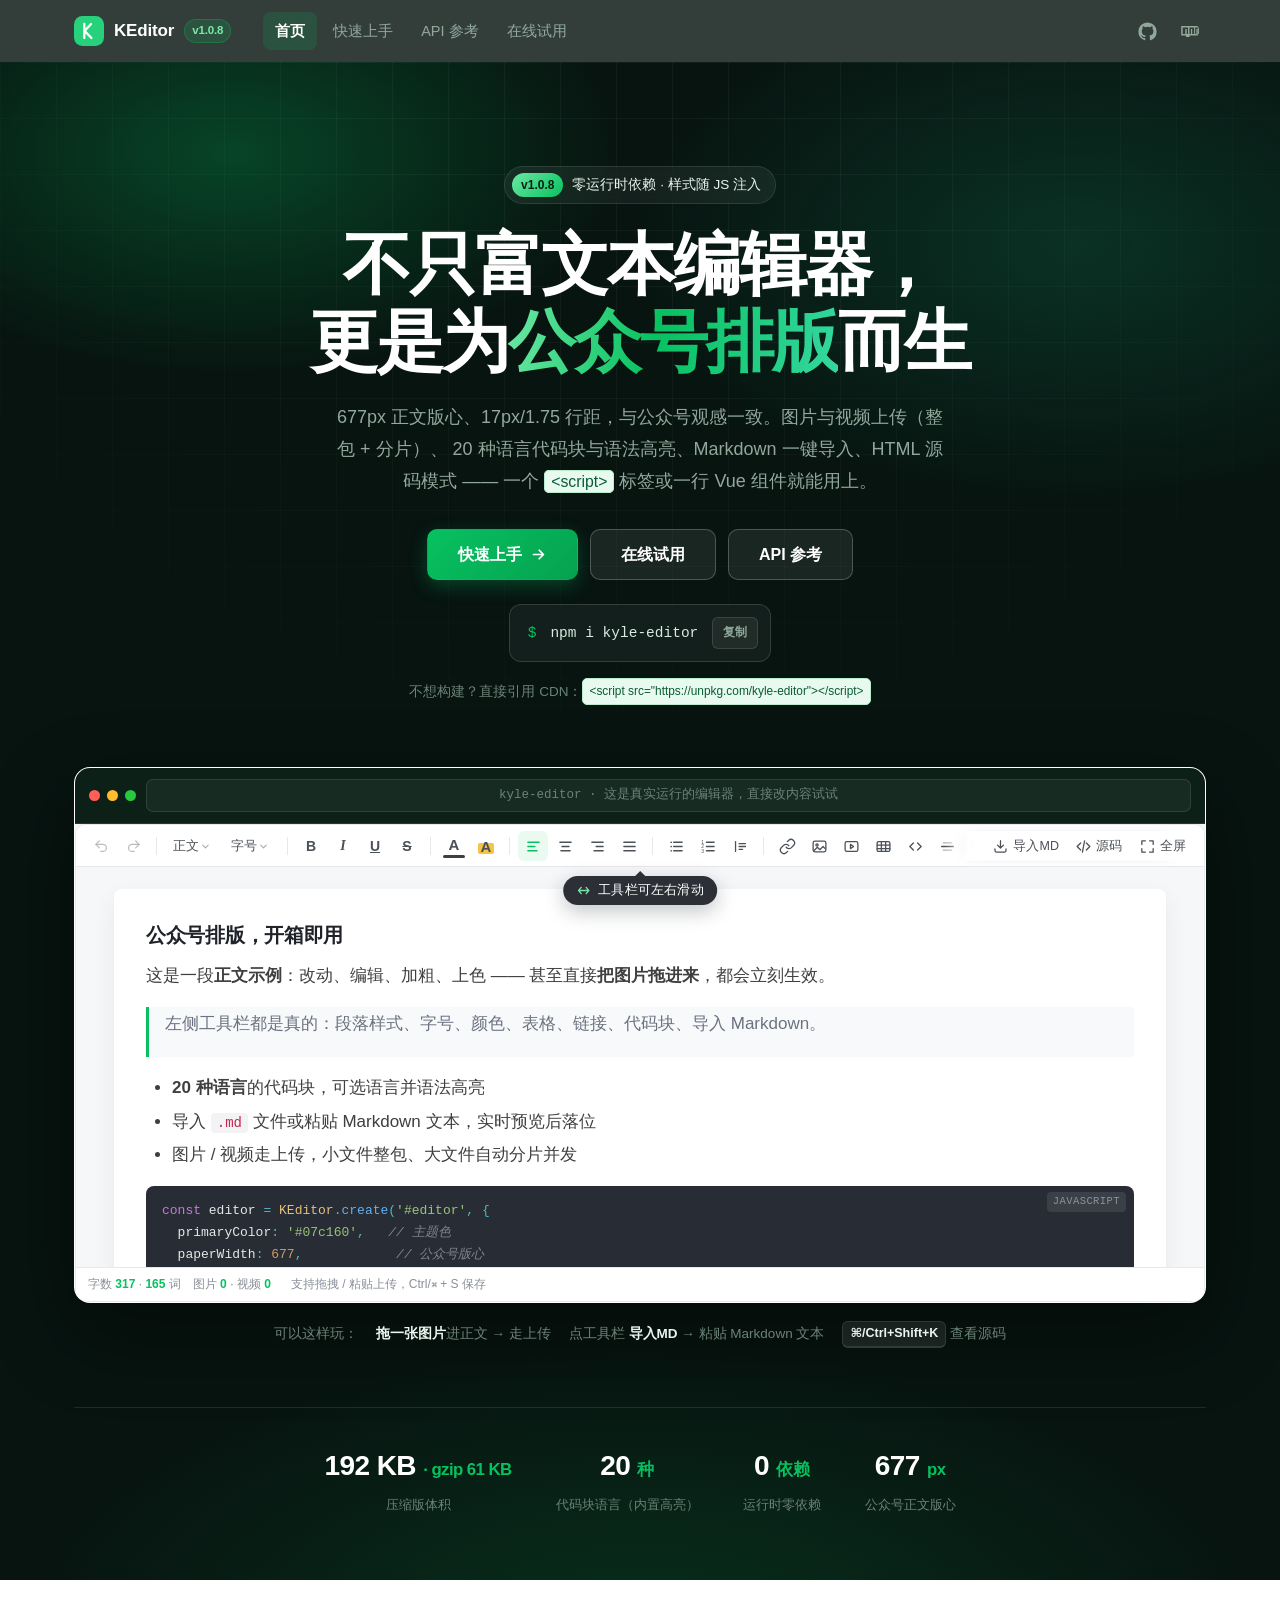
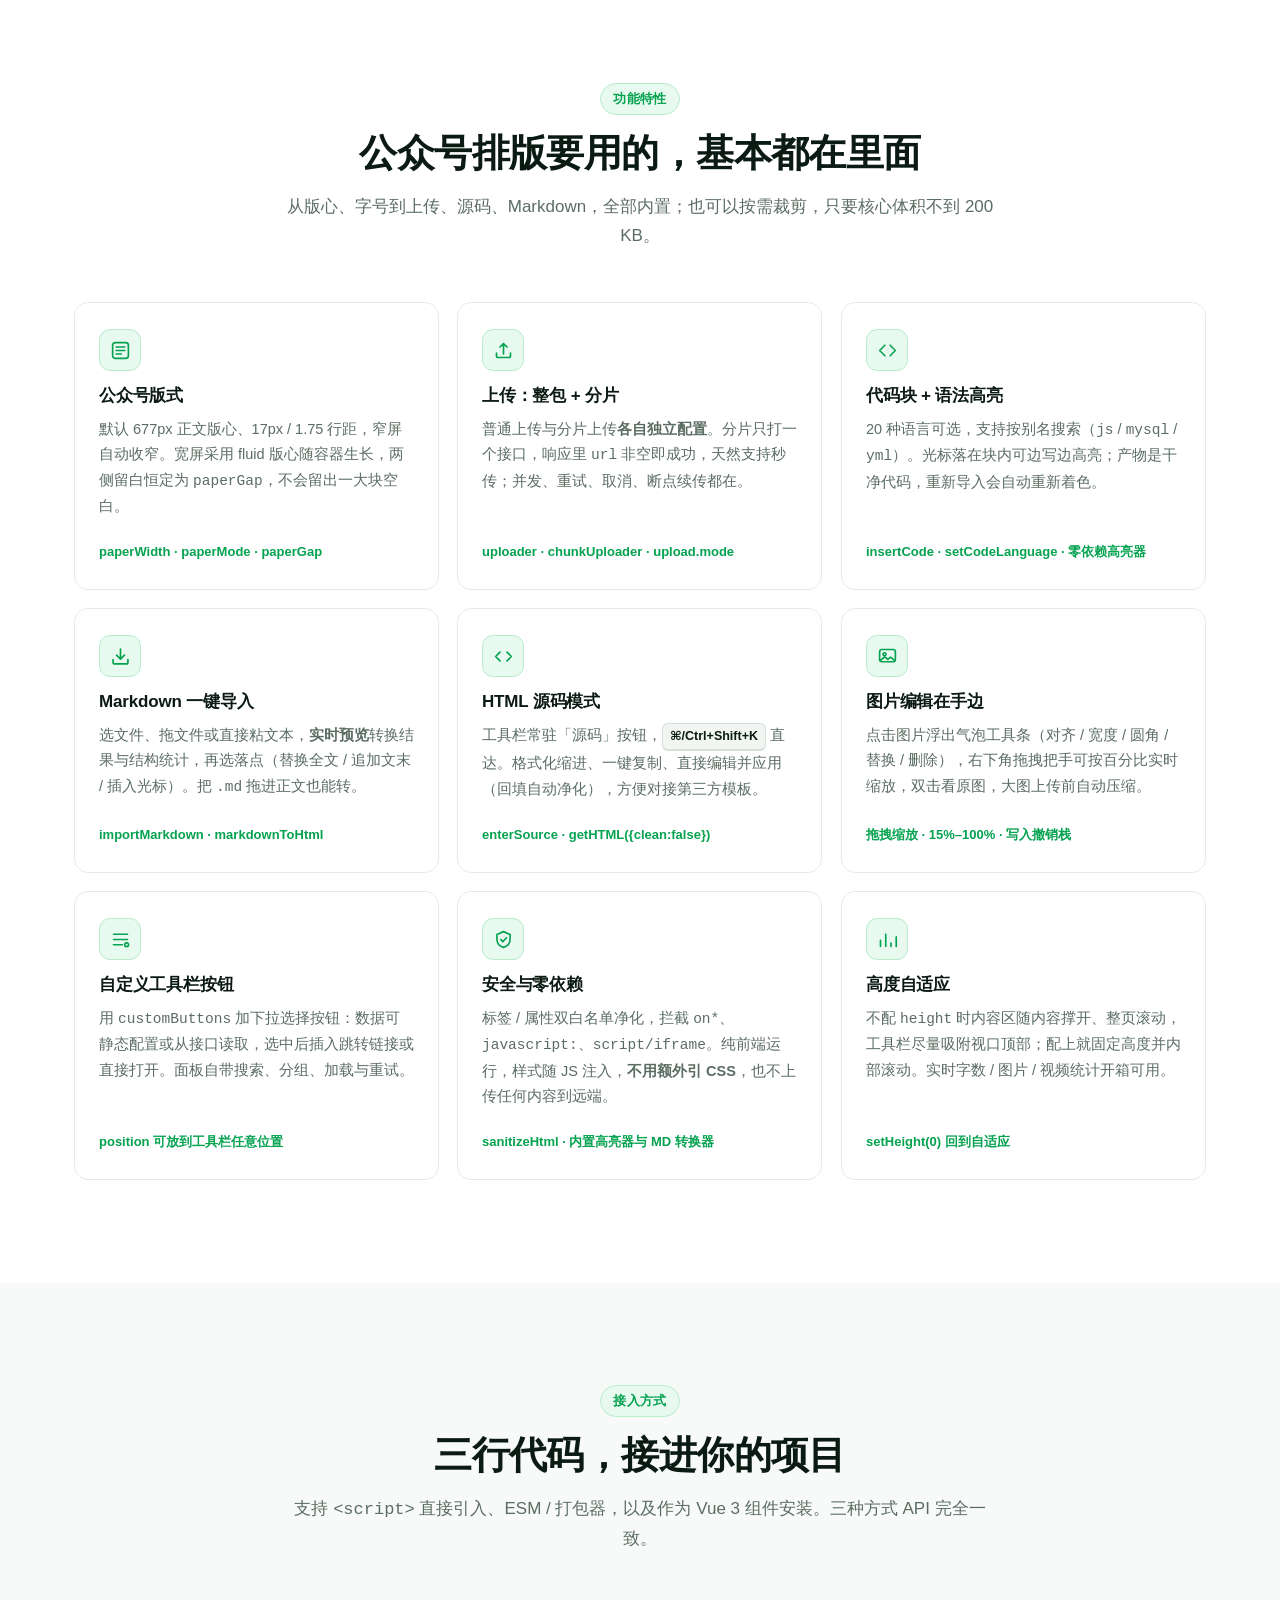
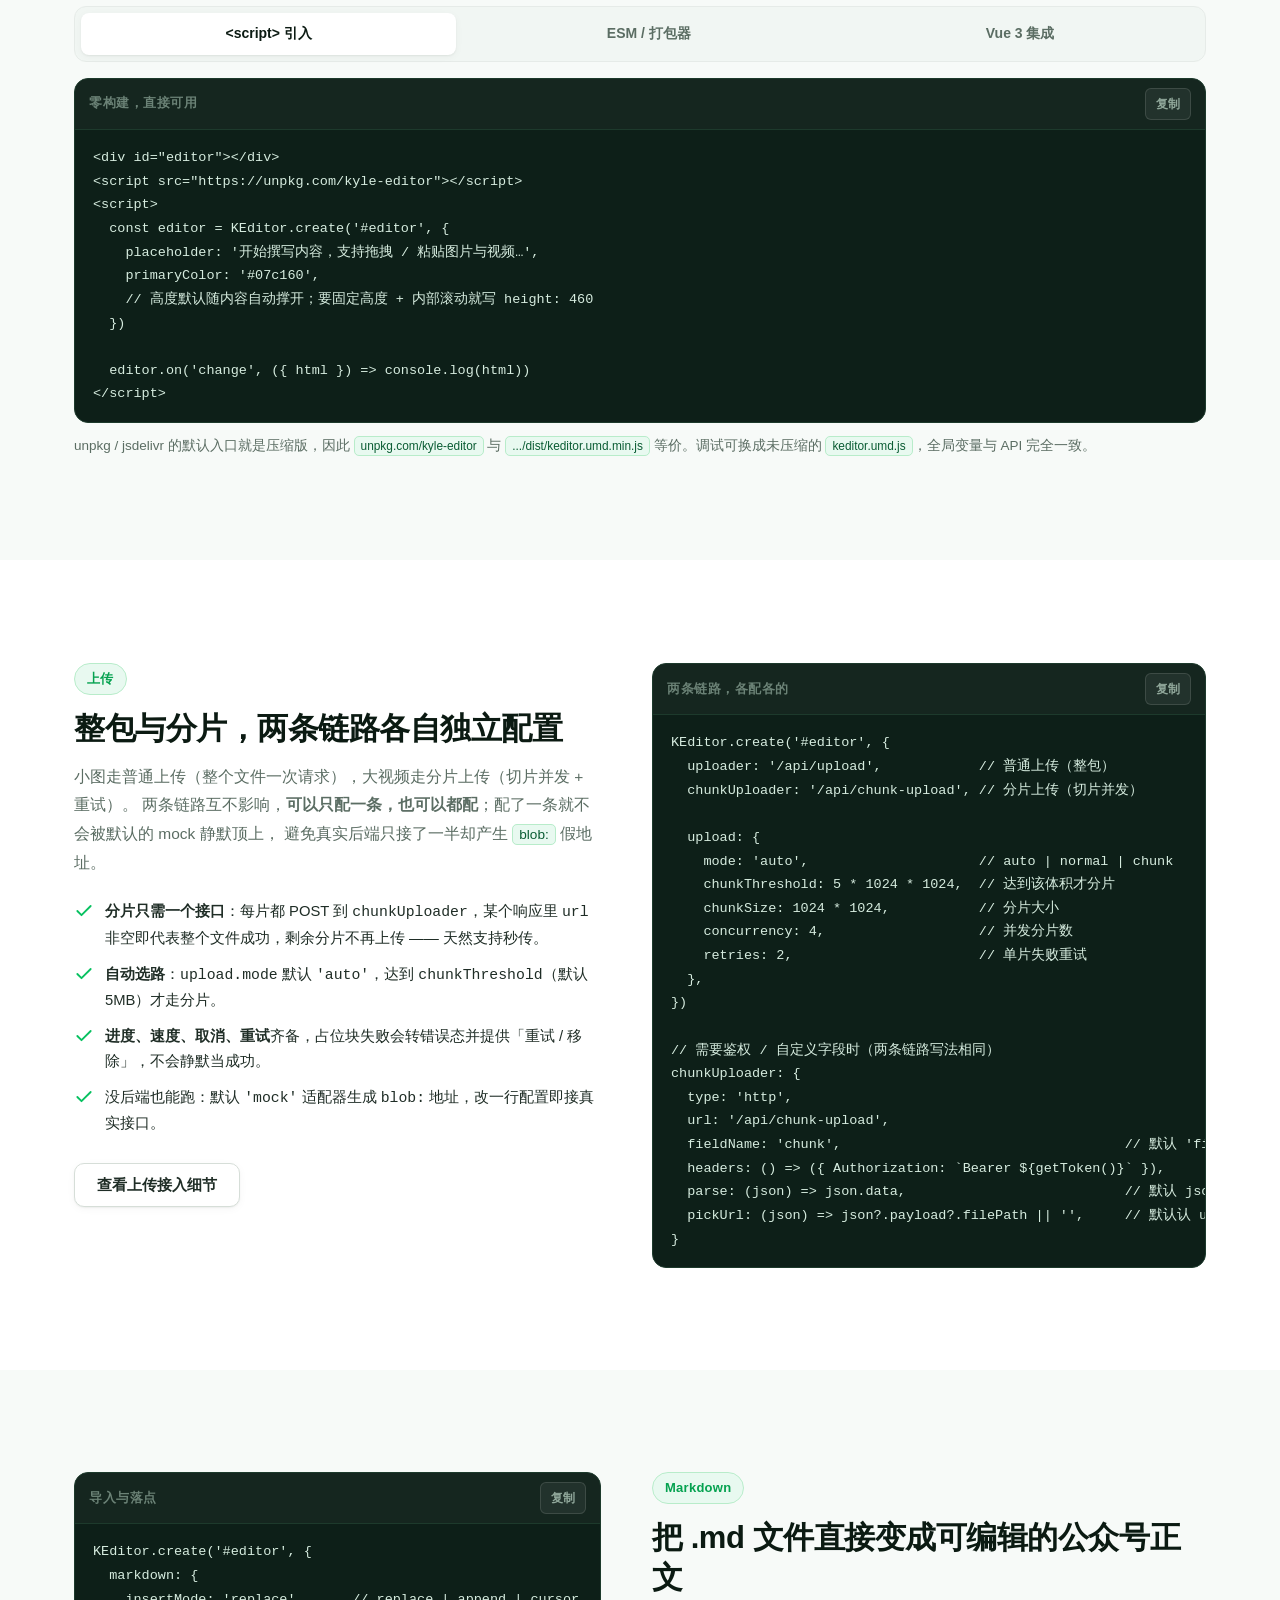
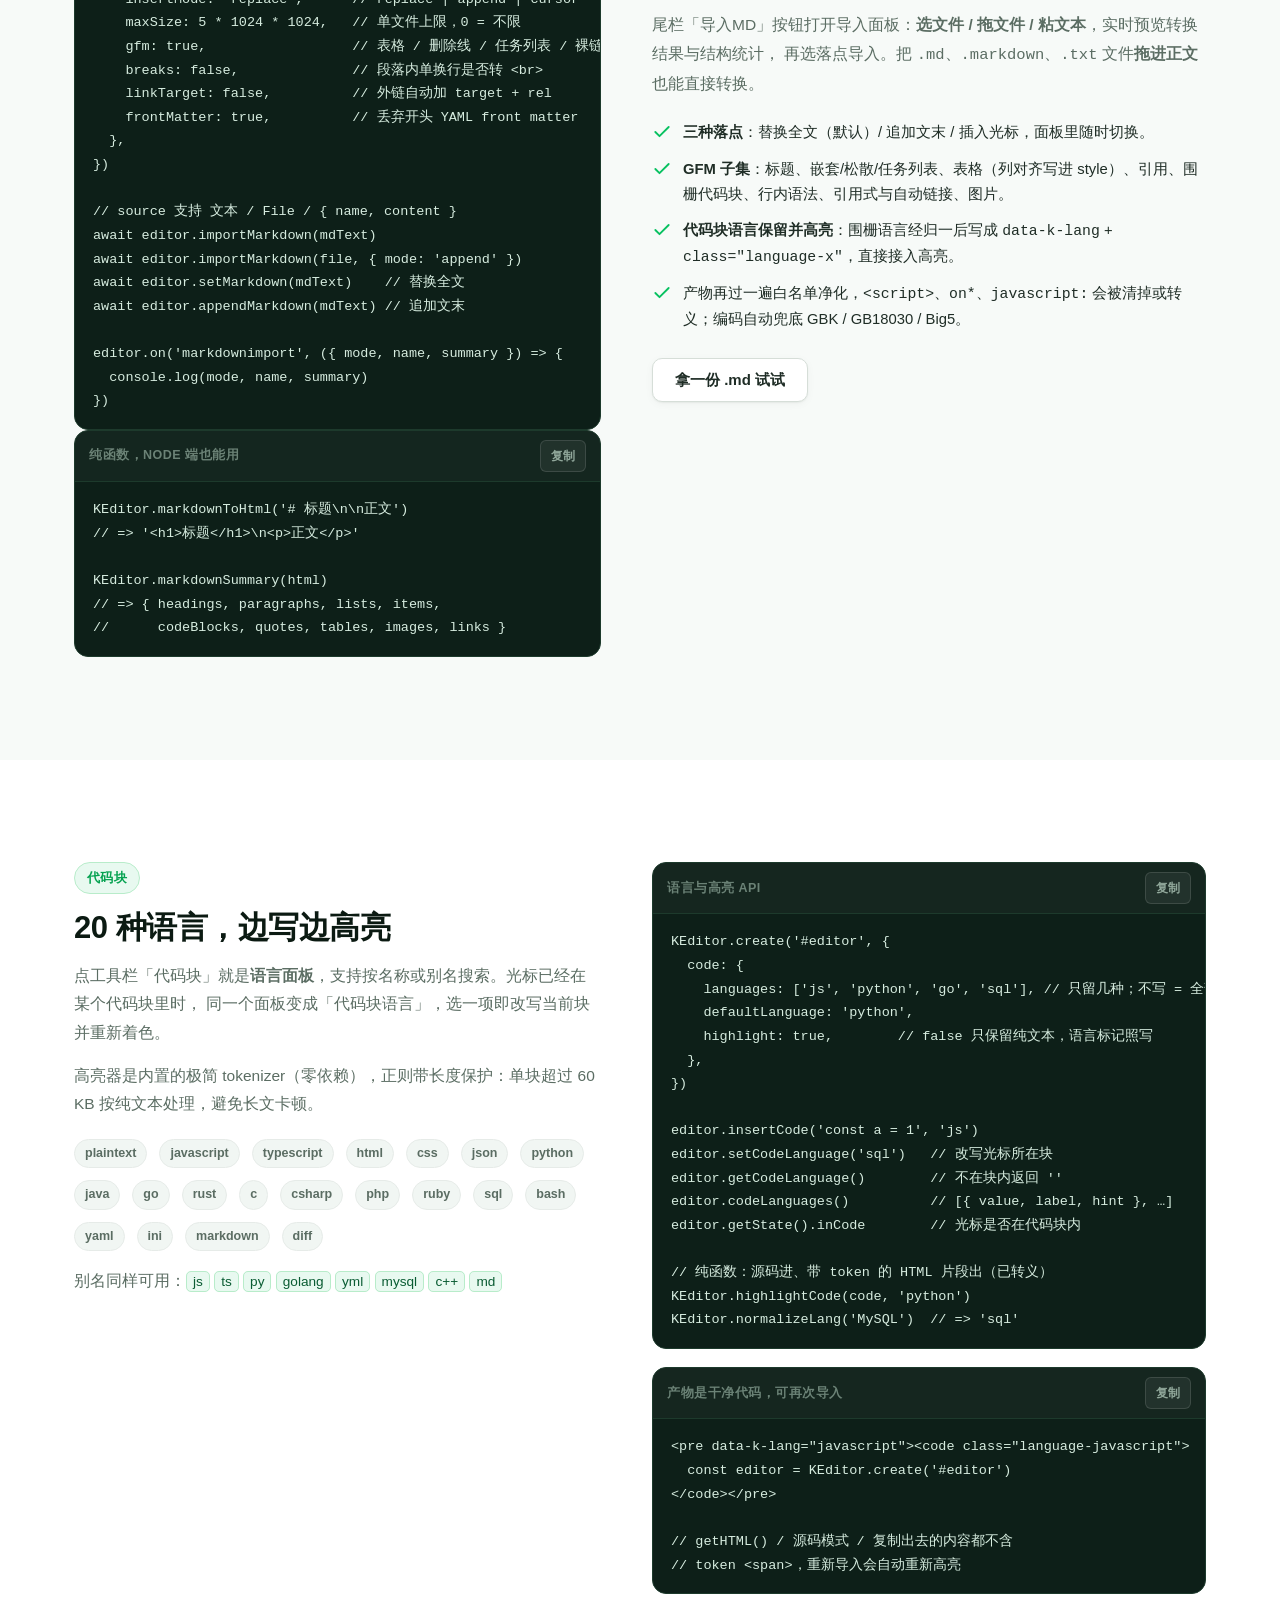
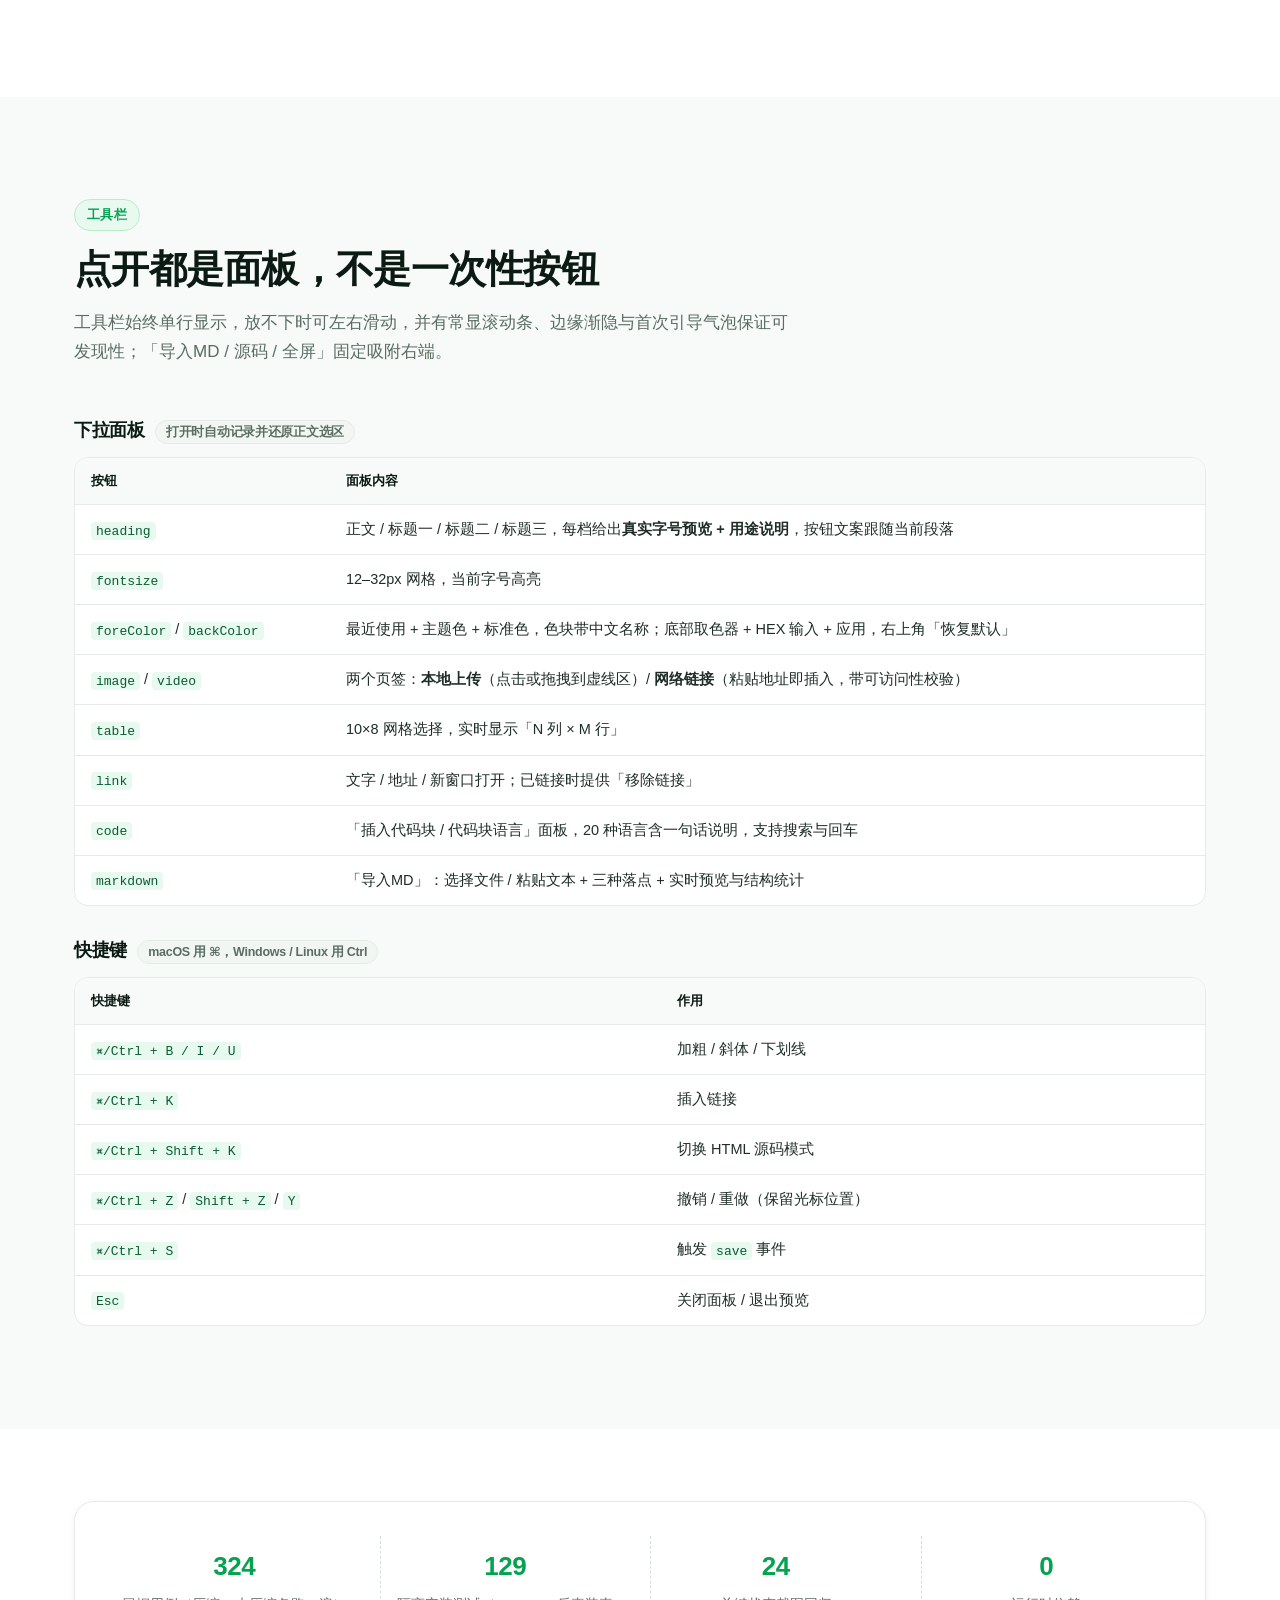
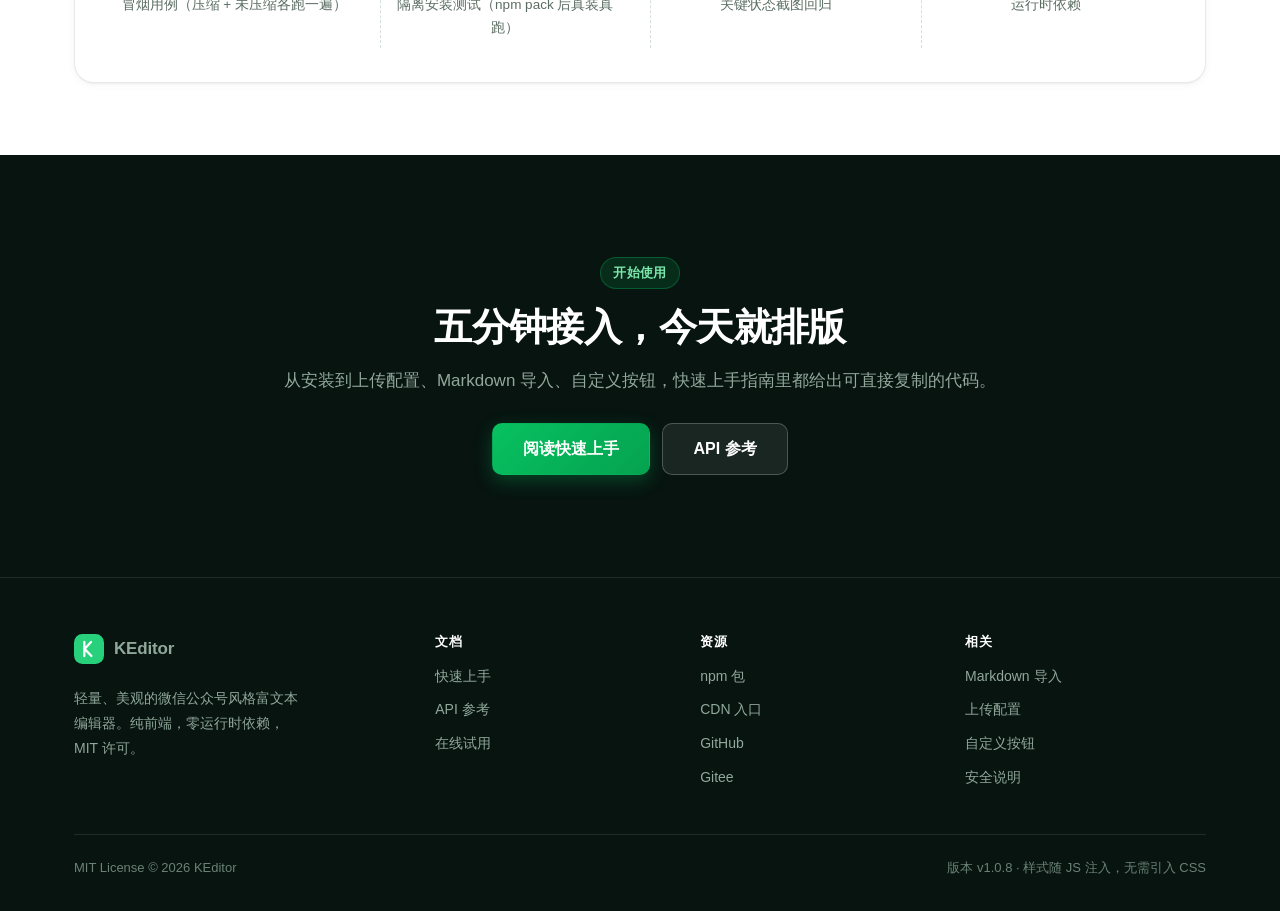
==== index.html @ e365fed3 "update" ====
<!DOCTYPE html>
<html lang="zh-CN">
<head>
<meta charset="UTF-8">
<meta name="viewport" content="width=device-width, initial-scale=1">
<title>KEditor · 公众号风格富文本编辑器</title>
<meta name="description" content="KEditor 是一个轻量、美观的微信公众号风格富文本编辑器。纯前端、零运行时依赖，支持图片/视频分片上传、20 种语言代码块与语法高亮、Markdown 导入、HTML 源码模式，可用 <script> 引入或作为 Vue 3 组件安装。">
<link rel="icon" href="data:image/svg+xml,%3Csvg xmlns='http://www.w3.org/2000/svg' viewBox='0 0 32 32'%3E%3Crect width='32' height='32' rx='8' fill='%2307c160'/%3E%3Ctext x='16' y='23' font-size='19' font-family='Helvetica,sans-serif' font-weight='700' fill='%23fff' text-anchor='middle'%3EK%3C/text%3E%3C/svg%3E">
<link rel="stylesheet" href="assets/css/base.css">
<link rel="stylesheet" href="assets/css/home.css">
</head>
<body>

<!-- ============================================================ 顶部导航 -->
<header class="site-header">
  <div class="container site-header__inner">
    <a class="brand" href="index.html">
      <svg class="brand__logo" viewBox="0 0 32 32" aria-hidden="true">
        <defs>
          <linearGradient id="kg" x1="0" y1="0" x2="32" y2="32">
            <stop offset="0" stop-color="#28d17c"></stop>
            <stop offset="1" stop-color="#05a250"></stop>
          </linearGradient>
        </defs>
        <rect width="32" height="32" rx="9" fill="url(#kg)"></rect>
        <path d="M11 8.5v15M11 16.2l7.2-7.7M11 15.6l7.6 7.9" stroke="#fff" stroke-width="2.4" stroke-linecap="round" stroke-linejoin="round" fill="none"></path>
      </svg>
      KEditor
      <span class="brand__ver">v1.0.8</span>
    </a>

    <nav class="nav">
      <a class="nav__link is-active" href="index.html">首页</a>
      <a class="nav__link" href="guide.html">快速上手</a>
      <a class="nav__link" href="api.html">API 参考</a>
      <a class="nav__link" href="playground.html">在线试用</a>
    </nav>

    <div class="site-header__actions">
      <a class="icon-link" href="https://github.com/kyle-xiaoku/kyle-editor" target="_blank" rel="noopener noreferrer" title="GitHub" aria-label="GitHub">
        <svg viewBox="0 0 24 24" fill="currentColor" aria-hidden="true"><path d="M12 .5A11.5 11.5 0 0 0 .5 12a11.5 11.5 0 0 0 7.86 10.92c.58.1.79-.25.79-.56v-2c-3.2.7-3.88-1.37-3.88-1.37-.53-1.34-1.3-1.7-1.3-1.7-1.06-.72.08-.7.08-.7 1.17.08 1.79 1.2 1.79 1.2 1.04 1.79 2.73 1.27 3.4.97.1-.75.4-1.27.74-1.56-2.55-.29-5.24-1.28-5.24-5.7 0-1.26.45-2.29 1.19-3.1-.12-.29-.52-1.46.11-3.05 0 0 .97-.31 3.18 1.18a11 11 0 0 1 5.8 0c2.2-1.49 3.17-1.18 3.17-1.18.63 1.59.23 2.76.12 3.05.74.81 1.18 1.84 1.18 3.1 0 4.43-2.69 5.4-5.25 5.69.41.36.78 1.06.78 2.14v3.17c0 .31.21.67.8.56A11.5 11.5 0 0 0 23.5 12 11.5 11.5 0 0 0 12 .5Z"></path></svg>
      </a>
      <a class="icon-link" href="https://www.npmjs.com/package/kyle-editor" target="_blank" rel="noopener noreferrer" title="npm" aria-label="npm">
        <svg viewBox="0 0 24 24" fill="currentColor" aria-hidden="true"><path d="M1.5 5h21v12.2h-10.4V19H7.6v-1.8H1.5V5Zm1.9 1.9v8.4h3.3V8.8h1.8v6.5h1.6V6.9H3.4Zm8.5 0v8.4h1.9V8.8h1.6v6.5h2.4V6.9h-5.9Zm7.2 0v8.4h1.6V8.8h1.5v6.5h1.7V6.9h-4.8Z"></path></svg>
      </a>
      <button class="nav-toggle" type="button" aria-expanded="false" aria-controls="site-drawer" aria-label="打开菜单">
        <svg viewBox="0 0 24 24" fill="none" stroke="currentColor" stroke-width="2" stroke-linecap="round" aria-hidden="true"><path d="M4 7h16M4 12h16M4 17h16"></path></svg>
      </button>
    </div>
  </div>
</header>

<nav class="drawer" id="site-drawer" aria-label="移动端导航">
  <a class="drawer__link is-active" href="index.html">首页</a>
  <a class="drawer__link" href="guide.html">快速上手</a>
  <a class="drawer__link" href="api.html">API 参考</a>
  <a class="drawer__link" href="playground.html">在线试用</a>
  <a class="drawer__link" href="https://github.com/kyle-xiaoku/kyle-editor" target="_blank" rel="noopener noreferrer">GitHub</a>
</nav>

<main>

<!-- ================================================================= Hero -->
<section class="hero">
  <div class="container hero__inner">
    <span class="hero__badge"><b>v1.0.8</b> 零运行时依赖 · 样式随 JS 注入</span>

    <h1 class="hero__title">不只富文本编辑器，<br>更是为<em>公众号排版</em>而生</h1>

    <p class="hero__lead">
      677px 正文版心、17px/1.75 行距，与公众号观感一致。图片与视频上传（整包 + 分片）、
      20 种语言代码块与语法高亮、Markdown 一键导入、HTML 源码模式 —— 一个
      <span class="inline-code">&lt;script&gt;</span> 标签或一行 Vue 组件就能用上。
    </p>

    <div class="hero__cta">
      <a class="btn btn--primary btn--lg" href="guide.html">
        快速上手
        <svg width="17" height="17" viewBox="0 0 24 24" fill="none" stroke="currentColor" stroke-width="2.4" stroke-linecap="round" stroke-linejoin="round" aria-hidden="true"><path d="M5 12h13M13 6l6 6-6 6"></path></svg>
      </a>
      <a class="btn btn--on-dark btn--lg" href="playground.html">在线试用</a>
      <a class="btn btn--on-dark btn--lg" href="api.html">API 参考</a>
    </div>

    <div class="hero__install">
      <div class="install-bar">
        <span class="install-bar__prompt">$</span>
        <span class="install-bar__cmd">npm i kyle-editor</span>
        <button class="copy-btn" type="button" data-copy="npm i kyle-editor">复制</button>
      </div>
    </div>

    <p class="hero__hint">
      不想构建？直接引用 CDN：<span class="inline-code">&lt;script src="https://unpkg.com/kyle-editor"&gt;&lt;/script&gt;</span>
    </p>

    <!-- 实机演示 -->
    <div class="playground reveal" id="playground">
      <div class="window">
        <div class="window__bar">
          <div class="window__dots"><i></i><i></i><i></i></div>
          <div class="window__url">kyle-editor · 这是真实运行的编辑器，直接改内容试试</div>
        </div>
        <div class="window__body">
          <div id="playground-editor"></div>
          <div class="playground__fallback" id="playground-fallback" hidden>正在载入编辑器…</div>
        </div>
      </div>
      <div class="playground__hint">
        <span>可以这样玩：</span>
        <span><b>拖一张图片</b>进正文 → 走上传</span>
        <span>点工具栏 <b>导入MD</b> → 粘贴 Markdown 文本</span>
        <span><kbd class="kbd">⌘/Ctrl+Shift+K</kbd> 查看源码</span>
      </div>
    </div>

    <div class="hero__stats">
      <div class="stat">
        <div class="stat__num">192 KB <span>· gzip 61 KB</span></div>
        <div class="stat__label">压缩版体积</div>
      </div>
      <div class="stat">
        <div class="stat__num">20 <span>种</span></div>
        <div class="stat__label">代码块语言（内置高亮）</div>
      </div>
      <div class="stat">
        <div class="stat__num">0 <span>依赖</span></div>
        <div class="stat__label">运行时零依赖</div>
      </div>
      <div class="stat">
        <div class="stat__num">677 <span>px</span></div>
        <div class="stat__label">公众号正文版心</div>
      </div>
    </div>
  </div>
</section>

<!-- ============================================================ 功能特性 -->
<section class="section">
  <div class="container">
    <div class="section-head section-head--center reveal">
      <span class="eyebrow">功能特性</span>
      <h2 class="section-title">公众号排版要用的，基本都在里面</h2>
      <p class="section-sub">从版心、字号到上传、源码、Markdown，全部内置；也可以按需裁剪，只要核心体积不到 200 KB。</p>
    </div>

    <div class="features">
      <article class="fcard reveal">
        <div class="fcard__icon"><svg viewBox="0 0 24 24" fill="none" stroke="currentColor" stroke-width="1.9" stroke-linecap="round" stroke-linejoin="round" aria-hidden="true"><rect x="3" y="3" width="18" height="18" rx="3"></rect><path d="M7 8h10M7 12h10M7 16h6"></path></svg></div>
        <h3>公众号版式</h3>
        <p>默认 677px 正文版心、17px / 1.75 行距，窄屏自动收窄。宽屏采用 fluid 版心随容器生长，两侧留白恒定为 <code>paperGap</code>，不会留出一大块空白。</p>
        <div class="fcard__meta">paperWidth · paperMode · paperGap</div>
      </article>

      <article class="fcard reveal">
        <div class="fcard__icon"><svg viewBox="0 0 24 24" fill="none" stroke="currentColor" stroke-width="1.9" stroke-linecap="round" stroke-linejoin="round" aria-hidden="true"><path d="M12 16V4M8 8l4-4 4 4"></path><path d="M4 15v3a2 2 0 0 0 2 2h12a2 2 0 0 0 2-2v-3"></path></svg></div>
        <h3>上传：整包 + 分片</h3>
        <p>普通上传与分片上传<strong>各自独立配置</strong>。分片只打一个接口，响应里 <code>url</code> 非空即成功，天然支持秒传；并发、重试、取消、断点续传都在。</p>
        <div class="fcard__meta">uploader · chunkUploader · upload.mode</div>
      </article>

      <article class="fcard reveal">
        <div class="fcard__icon"><svg viewBox="0 0 24 24" fill="none" stroke="currentColor" stroke-width="1.9" stroke-linecap="round" stroke-linejoin="round" aria-hidden="true"><path d="M9 18l-6-6 6-6M15 6l6 6-6 6"></path></svg></div>
        <h3>代码块 + 语法高亮</h3>
        <p>20 种语言可选，支持按别名搜索（<code>js</code> / <code>mysql</code> / <code>yml</code>）。光标落在块内可边写边高亮；产物是干净代码，重新导入会自动重新着色。</p>
        <div class="fcard__meta">insertCode · setCodeLanguage · 零依赖高亮器</div>
      </article>

      <article class="fcard reveal">
        <div class="fcard__icon"><svg viewBox="0 0 24 24" fill="none" stroke="currentColor" stroke-width="1.9" stroke-linecap="round" stroke-linejoin="round" aria-hidden="true"><path d="M12 3.5v11M7.5 10.5 12 15l4.5-4.5"></path><path d="M3.5 15.5v3a2 2 0 0 0 2 2h13a2 2 0 0 0 2-2v-3"></path></svg></div>
        <h3>Markdown 一键导入</h3>
        <p>选文件、拖文件或直接粘文本，<strong>实时预览</strong>转换结果与结构统计，再选落点（替换全文 / 追加文末 / 插入光标）。把 <code>.md</code> 拖进正文也能转。</p>
        <div class="fcard__meta">importMarkdown · markdownToHtml</div>
      </article>

      <article class="fcard reveal">
        <div class="fcard__icon"><svg viewBox="0 0 24 24" fill="none" stroke="currentColor" stroke-width="1.9" stroke-linecap="round" stroke-linejoin="round" aria-hidden="true"><path d="M8 17l-5-5 5-5M16 7l5 5-5 5"></path></svg></div>
        <h3>HTML 源码模式</h3>
        <p>工具栏常驻「源码」按钮，<kbd class="kbd">⌘/Ctrl+Shift+K</kbd> 直达。格式化缩进、一键复制、直接编辑并应用（回填自动净化），方便对接第三方模板。</p>
        <div class="fcard__meta">enterSource · getHTML({clean:false})</div>
      </article>

      <article class="fcard reveal">
        <div class="fcard__icon"><svg viewBox="0 0 24 24" fill="none" stroke="currentColor" stroke-width="1.9" stroke-linecap="round" stroke-linejoin="round" aria-hidden="true"><rect x="3" y="4" width="18" height="14" rx="2.5"></rect><circle cx="8.6" cy="9.4" r="1.7"></circle><path d="M4 16.5l4.8-4.2 3.6 3.1 3-2.6L20 16.5"></path></svg></div>
        <h3>图片编辑在手边</h3>
        <p>点击图片浮出气泡工具条（对齐 / 宽度 / 圆角 / 替换 / 删除），右下角拖拽把手可按百分比实时缩放，双击看原图，大图上传前自动压缩。</p>
        <div class="fcard__meta">拖拽缩放 · 15%–100% · 写入撤销栈</div>
      </article>

      <article class="fcard reveal">
        <div class="fcard__icon"><svg viewBox="0 0 24 24" fill="none" stroke="currentColor" stroke-width="1.9" stroke-linecap="round" stroke-linejoin="round" aria-hidden="true"><path d="M4 6h16M4 12h16M4 18h10"></path><circle cx="19" cy="18" r="2.2"></circle></svg></div>
        <h3>自定义工具栏按钮</h3>
        <p>用 <code>customButtons</code> 加下拉选择按钮：数据可静态配置或从接口读取，选中后插入跳转链接或直接打开。面板自带搜索、分组、加载与重试。</p>
        <div class="fcard__meta">position 可放到工具栏任意位置</div>
      </article>

      <article class="fcard reveal">
        <div class="fcard__icon"><svg viewBox="0 0 24 24" fill="none" stroke="currentColor" stroke-width="1.9" stroke-linecap="round" stroke-linejoin="round" aria-hidden="true"><path d="M12 3l7.5 3.4v5.2c0 4.4-3 8-7.5 9.4-4.5-1.4-7.5-5-7.5-9.4V6.4L12 3Z"></path><path d="M9 12.2l2.2 2.2L15.5 10"></path></svg></div>
        <h3>安全与零依赖</h3>
        <p>标签 / 属性双白名单净化，拦截 <code>on*</code>、<code>javascript:</code>、<code>script/iframe</code>。纯前端运行，样式随 JS 注入，<strong>不用额外引 CSS</strong>，也不上传任何内容到远端。</p>
        <div class="fcard__meta">sanitizeHtml · 内置高亮器与 MD 转换器</div>
      </article>

      <article class="fcard reveal">
        <div class="fcard__icon"><svg viewBox="0 0 24 24" fill="none" stroke="currentColor" stroke-width="1.9" stroke-linecap="round" stroke-linejoin="round" aria-hidden="true"><path d="M4 20v-7M10 20V6M16 20v-4M22 20V9"></path></svg></div>
        <h3>高度自适应</h3>
        <p>不配 <code>height</code> 时内容区随内容撑开、整页滚动，工具栏尽量吸附视口顶部；配上就固定高度并内部滚动。实时字数 / 图片 / 视频统计开箱可用。</p>
        <div class="fcard__meta">setHeight(0) 回到自适应</div>
      </article>
    </div>
  </div>
</section>

<!-- ======================================================== 三种接入方式 -->
<section class="section section--alt">
  <div class="container">
    <div class="section-head section-head--center reveal">
      <span class="eyebrow">接入方式</span>
      <h2 class="section-title">三行代码，接进你的项目</h2>
      <p class="section-sub">支持 <code>&lt;script&gt;</code> 直接引入、ESM / 打包器，以及作为 Vue 3 组件安装。三种方式 API 完全一致。</p>
    </div>

    <div class="tabs reveal" data-tabs>
      <div class="tabs__list" role="tablist" aria-label="接入方式">
        <button class="tabs__btn" role="tab" id="tab-script" aria-controls="panel-script" aria-selected="true" type="button">&lt;script&gt; 引入</button>
        <button class="tabs__btn" role="tab" id="tab-esm" aria-controls="panel-esm" aria-selected="false" tabindex="-1" type="button">ESM / 打包器</button>
        <button class="tabs__btn" role="tab" id="tab-vue" aria-controls="panel-vue" aria-selected="false" tabindex="-1" type="button">Vue 3 集成</button>
      </div>

      <div class="tabs__panel" role="tabpanel" id="panel-script" aria-labelledby="tab-script">
        <div class="code-block">
          <div class="code-block__head">
            <span>零构建，直接可用</span>
            <button class="copy-btn" type="button">复制</button>
          </div>
<pre><code>&lt;div id="editor"&gt;&lt;/div&gt;
&lt;script src="https://unpkg.com/kyle-editor"&gt;&lt;/script&gt;
&lt;script&gt;
  const editor = KEditor.create('#editor', {
    placeholder: '开始撰写内容，支持拖拽 / 粘贴图片与视频…',
    primaryColor: '#07c160',
    // 高度默认随内容自动撑开；要固定高度 + 内部滚动就写 height: 460
  })

  editor.on('change', ({ html }) =&gt; console.log(html))
&lt;/script&gt;</code></pre>
        </div>
        <p class="tabs__note">unpkg / jsdelivr 的默认入口就是压缩版，因此 <span class="inline-code">unpkg.com/kyle-editor</span> 与 <span class="inline-code">.../dist/keditor.umd.min.js</span> 等价。调试可换成未压缩的 <span class="inline-code">keditor.umd.js</span>，全局变量与 API 完全一致。</p>
      </div>

      <div class="tabs__panel" role="tabpanel" id="panel-esm" aria-labelledby="tab-esm" hidden>
        <div class="code-block">
          <div class="code-block__head">
            <span>Vite / Webpack / Rollup / React</span>
            <button class="copy-btn" type="button">复制</button>
          </div>
<pre><code>npm i kyle-editor

import KEditor from 'kyle-editor'

const editor = KEditor.create('#editor')   // 高度默认自适应内容

// 需要时按需取纯函数，不依赖实例
import { sanitizeHtml, markdownToHtml, highlightCode } from 'kyle-editor'</code></pre>
        </div>
        <p class="tabs__note">包内自带 TypeScript 声明，<span class="inline-code">import KEditor from 'kyle-editor'</span> 即有完整类型提示，无需额外安装 <span class="inline-code">@types</span>。</p>
      </div>

      <div class="tabs__panel" role="tabpanel" id="panel-vue" aria-labelledby="tab-vue" hidden>
        <div class="code-block">
          <div class="code-block__head">
            <span>Vue 3 插件 / 组件</span>
            <button class="copy-btn" type="button">复制</button>
          </div>
<pre><code>// main.js
import { createApp } from 'vue'
import KEditorVue from 'kyle-editor/vue'

createApp(App).use(KEditorVue).mount('#app')</code></pre>
        </div>
        <div class="code-block">
          <div class="code-block__head">
            <span>组件用法</span>
            <button class="copy-btn" type="button">复制</button>
          </div>
<pre><code>&lt;template&gt;
  &lt;k-editor v-model="form.content" :options="options" :disabled="saving" @upload="onUpload" /&gt;
&lt;/template&gt;

&lt;script setup&gt;
import { ref } from 'vue'

const form = ref({ content: '' })
const options = {
  height: 420,                          // 不写 = 自适应内容高度
  uploader: '/api/upload',              // 普通上传：整个文件一次请求
  chunkUploader: '/api/chunk-upload',   // 分片上传：大文件自动切片（≥ 5MB）
  upload: { mode: 'auto', chunkSize: 5 * 1024 * 1024, concurrency: 4 },
}
const onUpload = (payload) =&gt; console.log(payload.stage, payload.percent)
&lt;/script&gt;</code></pre>
        </div>
        <p class="tabs__note"><span class="inline-code">kyle-editor/vue</span> 的默认导出就是组件本身（自带 <span class="inline-code">install</span>），所以 <span class="inline-code">app.use()</span> 与直接当组件用两种写法等价；只想显式拿插件时用 <span class="inline-code">import { KEditorPlugin }</span>。</p>
      </div>
    </div>
  </div>
</section>

<!-- ============================================================== 上传 -->
<section class="section">
  <div class="container">
    <div class="split">
      <div class="split__text reveal">
        <span class="eyebrow">上传</span>
        <h2 class="split__title">整包与分片，两条链路各自独立配置</h2>
        <p>
          小图走普通上传（整个文件一次请求），大视频走分片上传（切片并发 + 重试）。
          两条链路互不影响，<strong>可以只配一条，也可以都配</strong>；配了一条就不会被默认的 mock 静默顶上，
          避免真实后端只接了一半却产生 <span class="inline-code">blob:</span> 假地址。
        </p>
        <ul class="checklist">
          <li>
            <svg viewBox="0 0 24 24" fill="none" stroke="currentColor" stroke-width="2.2" stroke-linecap="round" stroke-linejoin="round" aria-hidden="true"><path d="M20 6L9 17l-5-5"></path></svg>
            <span><strong>分片只需一个接口</strong>：每片都 POST 到 <code>chunkUploader</code>，某个响应里 <code>url</code> 非空即代表整个文件成功，剩余分片不再上传 —— 天然支持秒传。</span>
          </li>
          <li>
            <svg viewBox="0 0 24 24" fill="none" stroke="currentColor" stroke-width="2.2" stroke-linecap="round" stroke-linejoin="round" aria-hidden="true"><path d="M20 6L9 17l-5-5"></path></svg>
            <span><strong>自动选路</strong>：<code>upload.mode</code> 默认 <code>'auto'</code>，达到 <code>chunkThreshold</code>（默认 5MB）才走分片。</span>
          </li>
          <li>
            <svg viewBox="0 0 24 24" fill="none" stroke="currentColor" stroke-width="2.2" stroke-linecap="round" stroke-linejoin="round" aria-hidden="true"><path d="M20 6L9 17l-5-5"></path></svg>
            <span><strong>进度、速度、取消、重试</strong>齐备，占位块失败会转错误态并提供「重试 / 移除」，不会静默当成功。</span>
          </li>
          <li>
            <svg viewBox="0 0 24 24" fill="none" stroke="currentColor" stroke-width="2.2" stroke-linecap="round" stroke-linejoin="round" aria-hidden="true"><path d="M20 6L9 17l-5-5"></path></svg>
            <span>没后端也能跑：默认 <code>'mock'</code> 适配器生成 <code>blob:</code> 地址，改一行配置即接真实接口。</span>
          </li>
        </ul>
        <div class="btn-row" style="margin-top:26px">
          <a class="btn btn--ghost" href="guide.html#upload">查看上传接入细节</a>
        </div>
      </div>

      <div class="reveal">
        <div class="code-block">
          <div class="code-block__head">
            <span>两条链路，各配各的</span>
            <button class="copy-btn" type="button">复制</button>
          </div>
<pre><code>KEditor.create('#editor', {
  uploader: '/api/upload',            // 普通上传（整包）
  chunkUploader: '/api/chunk-upload', // 分片上传（切片并发）

  upload: {
    mode: 'auto',                     // auto | normal | chunk
    chunkThreshold: 5 * 1024 * 1024,  // 达到该体积才分片
    chunkSize: 1024 * 1024,           // 分片大小
    concurrency: 4,                   // 并发分片数
    retries: 2,                       // 单片失败重试
  },
})

// 需要鉴权 / 自定义字段时（两条链路写法相同）
chunkUploader: {
  type: 'http',
  url: '/api/chunk-upload',
  fieldName: 'chunk',                                   // 默认 'file'
  headers: () =&gt; ({ Authorization: `Bearer ${getToken()}` }),
  parse: (json) =&gt; json.data,                           // 默认 json.data ?? json
  pickUrl: (json) =&gt; json?.payload?.filePath || '',     // 默认认 url / fileUrl / src
}</code></pre>
        </div>
      </div>
    </div>
  </div>
</section>

<!-- ==================================================== Markdown 导入 -->
<section class="section section--alt">
  <div class="container">
    <div class="split split--reverse">
      <div class="split__text reveal">
        <span class="eyebrow">Markdown</span>
        <h2 class="split__title">把 .md 文件直接变成可编辑的公众号正文</h2>
        <p>
          尾栏「导入MD」按钮打开导入面板：<strong>选文件 / 拖文件 / 粘文本</strong>，实时预览转换结果与结构统计，
          再选落点导入。把 <code>.md</code>、<code>.markdown</code>、<code>.txt</code> 文件<strong>拖进正文</strong>也能直接转换。
        </p>
        <ul class="checklist">
          <li>
            <svg viewBox="0 0 24 24" fill="none" stroke="currentColor" stroke-width="2.2" stroke-linecap="round" stroke-linejoin="round" aria-hidden="true"><path d="M20 6L9 17l-5-5"></path></svg>
            <span><strong>三种落点</strong>：替换全文（默认）/ 追加文末 / 插入光标，面板里随时切换。</span>
          </li>
          <li>
            <svg viewBox="0 0 24 24" fill="none" stroke="currentColor" stroke-width="2.2" stroke-linecap="round" stroke-linejoin="round" aria-hidden="true"><path d="M20 6L9 17l-5-5"></path></svg>
            <span><strong>GFM 子集</strong>：标题、嵌套/松散/任务列表、表格（列对齐写进 style）、引用、围栅代码块、行内语法、引用式与自动链接、图片。</span>
          </li>
          <li>
            <svg viewBox="0 0 24 24" fill="none" stroke="currentColor" stroke-width="2.2" stroke-linecap="round" stroke-linejoin="round" aria-hidden="true"><path d="M20 6L9 17l-5-5"></path></svg>
            <span><strong>代码块语言保留并高亮</strong>：围栅语言经归一后写成 <code>data-k-lang</code> + <code>class="language-x"</code>，直接接入高亮。</span>
          </li>
          <li>
            <svg viewBox="0 0 24 24" fill="none" stroke="currentColor" stroke-width="2.2" stroke-linecap="round" stroke-linejoin="round" aria-hidden="true"><path d="M20 6L9 17l-5-5"></path></svg>
            <span>产物再过一遍白名单净化，<code>&lt;script&gt;</code>、<code>on*</code>、<code>javascript:</code> 会被清掉或转义；编码自动兜底 GBK / GB18030 / Big5。</span>
          </li>
        </ul>
        <div class="btn-row" style="margin-top:26px">
          <a class="btn btn--ghost" href="playground.html">拿一份 .md 试试</a>
        </div>
      </div>

      <div class="reveal">
        <div class="code-block">
          <div class="code-block__head">
            <span>导入与落点</span>
            <button class="copy-btn" type="button">复制</button>
          </div>
<pre><code>KEditor.create('#editor', {
  markdown: {
    insertMode: 'replace',      // replace | append | cursor
    maxSize: 5 * 1024 * 1024,   // 单文件上限，0 = 不限
    gfm: true,                  // 表格 / 删除线 / 任务列表 / 裸链接
    breaks: false,              // 段落内单换行是否转 &lt;br&gt;
    linkTarget: false,          // 外链自动加 target + rel
    frontMatter: true,          // 丢弃开头 YAML front matter
  },
})

// source 支持 文本 / File / { name, content }
await editor.importMarkdown(mdText)
await editor.importMarkdown(file, { mode: 'append' })
await editor.setMarkdown(mdText)    // 替换全文
await editor.appendMarkdown(mdText) // 追加文末

editor.on('markdownimport', ({ mode, name, summary }) =&gt; {
  console.log(mode, name, summary)
})</code></pre>
        </div>
        <div class="code-block">
          <div class="code-block__head">
            <span>纯函数，Node 端也能用</span>
            <button class="copy-btn" type="button">复制</button>
          </div>
<pre><code>KEditor.markdownToHtml('# 标题\n\n正文')
// =&gt; '&lt;h1&gt;标题&lt;/h1&gt;\n&lt;p&gt;正文&lt;/p&gt;'

KEditor.markdownSummary(html)
// =&gt; { headings, paragraphs, lists, items,
//      codeBlocks, quotes, tables, images, links }</code></pre>
        </div>
      </div>
    </div>
  </div>
</section>

<!-- ======================================================== 代码块高亮 -->
<section class="section">
  <div class="container">
    <div class="split">
      <div class="split__text reveal">
        <span class="eyebrow">代码块</span>
        <h2 class="split__title">20 种语言，边写边高亮</h2>
        <p>
          点工具栏「代码块」就是<strong>语言面板</strong>，支持按名称或别名搜索。光标已经在某个代码块里时，
          同一个面板变成「代码块语言」，选一项即改写当前块并重新着色。
        </p>
        <p style="margin-top:14px">
          高亮器是内置的极简 tokenizer（零依赖），正则带长度保护：单块超过 60 KB 按纯文本处理，避免长文卡顿。
        </p>
        <div class="btn-row" style="margin-top:20px">
          <span class="tag-pill">plaintext</span>
          <span class="tag-pill">javascript</span>
          <span class="tag-pill">typescript</span>
          <span class="tag-pill">html</span>
          <span class="tag-pill">css</span>
          <span class="tag-pill">json</span>
          <span class="tag-pill">python</span>
          <span class="tag-pill">java</span>
          <span class="tag-pill">go</span>
          <span class="tag-pill">rust</span>
          <span class="tag-pill">c</span>
          <span class="tag-pill">csharp</span>
          <span class="tag-pill">php</span>
          <span class="tag-pill">ruby</span>
          <span class="tag-pill">sql</span>
          <span class="tag-pill">bash</span>
          <span class="tag-pill">yaml</span>
          <span class="tag-pill">ini</span>
          <span class="tag-pill">markdown</span>
          <span class="tag-pill">diff</span>
        </div>
        <p class="tabs__note" style="margin-top:16px">
          别名同样可用：<span class="inline-code">js</span>
          <span class="inline-code">ts</span>
          <span class="inline-code">py</span>
          <span class="inline-code">golang</span>
          <span class="inline-code">yml</span>
          <span class="inline-code">mysql</span>
          <span class="inline-code">c++</span>
          <span class="inline-code">md</span>
        </p>
      </div>

      <div class="reveal">
        <div class="code-block">
          <div class="code-block__head">
            <span>语言与高亮 API</span>
            <button class="copy-btn" type="button">复制</button>
          </div>
<pre><code>KEditor.create('#editor', {
  code: {
    languages: ['js', 'python', 'go', 'sql'], // 只留几种；不写 = 全部
    defaultLanguage: 'python',
    highlight: true,        // false 只保留纯文本，语言标记照写
  },
})

editor.insertCode('const a = 1', 'js')
editor.setCodeLanguage('sql')   // 改写光标所在块
editor.getCodeLanguage()        // 不在块内返回 ''
editor.codeLanguages()          // [{ value, label, hint }, …]
editor.getState().inCode        // 光标是否在代码块内

// 纯函数：源码进、带 token 的 HTML 片段出（已转义）
KEditor.highlightCode(code, 'python')
KEditor.normalizeLang('MySQL')  // =&gt; 'sql'</code></pre>
        </div>
        <div class="code-block" style="margin-top:18px">
          <div class="code-block__head">
            <span>产物是干净代码，可再次导入</span>
            <button class="copy-btn" type="button">复制</button>
          </div>
<pre><code>&lt;pre data-k-lang="javascript"&gt;&lt;code class="language-javascript"&gt;
  const editor = KEditor.create('#editor')
&lt;/code&gt;&lt;/pre&gt;

// getHTML() / 源码模式 / 复制出去的内容都不含
// token &lt;span&gt;，重新导入会自动重新高亮</code></pre>
        </div>
      </div>
    </div>
  </div>
</section>

<!-- =========================================================== 面板一览 -->
<section class="section section--alt">
  <div class="container">
    <div class="section-head reveal">
      <span class="eyebrow">工具栏</span>
      <h2 class="section-title">点开都是面板，不是一次性按钮</h2>
      <p class="section-sub">工具栏始终单行显示，放不下时可左右滑动，并有常显滚动条、边缘渐隐与首次引导气泡保证可发现性；「导入MD / 源码 / 全屏」固定吸附右端。</p>
    </div>

    <div class="matrix-block reveal">
      <h3>下拉面板 <span class="tag-pill">打开时自动记录并还原正文选区</span></h3>
      <div class="table-wrap">
        <table class="data">
          <thead>
            <tr><th>按钮</th><th>面板内容</th></tr>
          </thead>
          <tbody>
            <tr><td><code>heading</code></td><td>正文 / 标题一 / 标题二 / 标题三，每档给出<strong>真实字号预览 + 用途说明</strong>，按钮文案跟随当前段落</td></tr>
            <tr><td><code>fontsize</code></td><td>12–32px 网格，当前字号高亮</td></tr>
            <tr><td><code>foreColor</code> / <code>backColor</code></td><td>最近使用 + 主题色 + 标准色，色块带中文名称；底部取色器 + HEX 输入 + 应用，右上角「恢复默认」</td></tr>
            <tr><td><code>image</code> / <code>video</code></td><td>两个页签：<strong>本地上传</strong>（点击或拖拽到虚线区）/ <strong>网络链接</strong>（粘贴地址即插入，带可访问性校验）</td></tr>
            <tr><td><code>table</code></td><td>10×8 网格选择，实时显示「N 列 × M 行」</td></tr>
            <tr><td><code>link</code></td><td>文字 / 地址 / 新窗口打开；已链接时提供「移除链接」</td></tr>
            <tr><td><code>code</code></td><td>「插入代码块 / 代码块语言」面板，20 种语言含一句话说明，支持搜索与回车</td></tr>
            <tr><td><code>markdown</code></td><td>「导入MD」：选择文件 / 粘贴文本 + 三种落点 + 实时预览与结构统计</td></tr>
          </tbody>
        </table>
      </div>
    </div>

    <div class="matrix-block reveal">
      <h3>快捷键 <span class="tag-pill">macOS 用 ⌘，Windows / Linux 用 Ctrl</span></h3>
      <div class="table-wrap">
        <table class="data">
          <thead>
            <tr><th>快捷键</th><th>作用</th></tr>
          </thead>
          <tbody>
            <tr><td><code>⌘/Ctrl + B / I / U</code></td><td>加粗 / 斜体 / 下划线</td></tr>
            <tr><td><code>⌘/Ctrl + K</code></td><td>插入链接</td></tr>
            <tr><td><code>⌘/Ctrl + Shift + K</code></td><td>切换 HTML 源码模式</td></tr>
            <tr><td><code>⌘/Ctrl + Z</code> / <code>Shift + Z</code> / <code>Y</code></td><td>撤销 / 重做（保留光标位置）</td></tr>
            <tr><td><code>⌘/Ctrl + S</code></td><td>触发 <code>save</code> 事件</td></tr>
            <tr><td><code>Esc</code></td><td>关闭面板 / 退出预览</td></tr>
          </tbody>
        </table>
      </div>
    </div>
  </div>
</section>

<!-- =========================================================== 数字条 -->
<section class="section section--tight">
  <div class="container">
    <div class="quote-band reveal">
      <div class="quote-band__item">
        <div class="quote-band__num">324</div>
        <div class="quote-band__label">冒烟用例（压缩 + 未压缩各跑一遍）</div>
      </div>
      <div class="quote-band__item">
        <div class="quote-band__num">129</div>
        <div class="quote-band__label">隔离安装测试（npm pack 后真装真跑）</div>
      </div>
      <div class="quote-band__item">
        <div class="quote-band__num">24</div>
        <div class="quote-band__label">关键状态截图回归</div>
      </div>
      <div class="quote-band__item">
        <div class="quote-band__num">0</div>
        <div class="quote-band__label">运行时依赖</div>
      </div>
    </div>
  </div>
</section>

<!-- ============================================================== CTA -->
<section class="section section--dark">
  <div class="container">
    <div class="section-head section-head--center reveal" style="margin-bottom:0">
      <span class="eyebrow">开始使用</span>
      <h2 class="section-title">五分钟接入，今天就排版</h2>
      <p class="section-sub">从安装到上传配置、Markdown 导入、自定义按钮，快速上手指南里都给出可直接复制的代码。</p>
      <div class="btn-row btn-row--center" style="margin-top:28px">
        <a class="btn btn--primary btn--lg" href="guide.html">阅读快速上手</a>
        <a class="btn btn--on-dark btn--lg" href="api.html">API 参考</a>
      </div>
    </div>
  </div>
</section>

</main>

<!-- ============================================================== 页脚 -->
<footer class="site-footer">
  <div class="container">
    <div class="site-footer__grid">
      <div class="site-footer__brand">
        <a class="brand" href="index.html">
          <svg class="brand__logo" viewBox="0 0 32 32" aria-hidden="true">
            <rect width="32" height="32" rx="9" fill="url(#kg)"></rect>
            <path d="M11 8.5v15M11 16.2l7.2-7.7M11 15.6l7.6 7.9" stroke="#fff" stroke-width="2.4" stroke-linecap="round" stroke-linejoin="round" fill="none"></path>
          </svg>
          KEditor
        </a>
        <p>轻量、美观的微信公众号风格富文本编辑器。纯前端，零运行时依赖，MIT 许可。</p>
      </div>

      <div>
        <h4>文档</h4>
        <ul>
          <li><a href="guide.html">快速上手</a></li>
          <li><a href="api.html">API 参考</a></li>
          <li><a href="playground.html">在线试用</a></li>
        </ul>
      </div>

      <div>
        <h4>资源</h4>
        <ul>
          <li><a href="https://www.npmjs.com/package/kyle-editor" target="_blank" rel="noopener noreferrer">npm 包</a></li>
          <li><a href="https://unpkg.com/kyle-editor" target="_blank" rel="noopener noreferrer">CDN 入口</a></li>
          <li><a href="https://github.com/kyle-xiaoku/kyle-editor" target="_blank" rel="noopener noreferrer">GitHub</a></li>
          <li><a href="https://gitee.com/xiaokudong/kyle-editor" target="_blank" rel="noopener noreferrer">Gitee</a></li>
        </ul>
      </div>

      <div>
        <h4>相关</h4>
        <ul>
          <li><a href="guide.html#markdown">Markdown 导入</a></li>
          <li><a href="guide.html#upload">上传配置</a></li>
          <li><a href="api.html#custom-buttons">自定义按钮</a></li>
          <li><a href="api.html#security">安全说明</a></li>
        </ul>
      </div>
    </div>

    <div class="site-footer__bottom">
      <span>MIT License © 2026 KEditor</span>
      <span>版本 v1.0.8 · 样式随 JS 注入，无需引入 CSS</span>
    </div>
  </div>
</footer>

<script src="assets/keditor/keditor.umd.min.js" defer></script>
<script src="assets/js/site.js" defer></script>
</body>
</html>
---- assets/css/base.css ----
/* ==========================================================================
   KEditor 官网 · 基础样式（设计令牌 / 重置 / 布局 / 通用组件）
   零依赖，纯静态。配色沿用编辑器默认主题色（微信绿 #07c160）。
   ========================================================================== */

:root {
  /* 品牌色 */
  --brand: #07c160;
  --brand-strong: #05a250;
  --brand-soft: #e8f9f0;
  --brand-line: #b8ecca;
  --brand-glow: rgba(7, 193, 96, 0.42);

  /* 墨色 / 中性色 */
  --ink: #0b1a12;
  --ink-2: #16261d;
  --text: #1f2d26;
  --muted: #5b6d63;
  --muted-2: #859389;
  --line: #e6ebe8;
  --line-2: #d6ded8;
  --surface: #ffffff;
  --surface-2: #f7faf8;
  --surface-3: #f1f6f3;

  /* 暗色区（Hero / Footer） */
  --dark: #071410;
  --dark-2: #0c2018;
  --dark-line: rgba(255, 255, 255, 0.1);
  --on-dark: #eaf5ef;
  --on-dark-muted: #91a89b;
  --on-dark-dim: #6b8276;

  /* 代码 */
  --code-bg: #0d1f18;
  --code-line: #1d3a2c;

  /* 排版 */
  --font-sans: "PingFang SC", "Hiragino Sans GB", "Microsoft YaHei", "Helvetica Neue",
    Helvetica, Arial, "Noto Sans SC", system-ui, -apple-system, sans-serif;
  --font-mono: "SF Mono", "JetBrains Mono", Menlo, Consolas, "Liberation Mono", monospace;

  /* 尺寸 */
  --container: 1180px;
  --gutter: 24px;
  --radius: 14px;
  --radius-lg: 20px;
  --radius-sm: 8px;
  --header-h: 62px;

  /* 阴影 */
  --shadow-sm: 0 1px 2px rgba(11, 26, 18, 0.06), 0 2px 8px rgba(11, 26, 18, 0.04);
  --shadow: 0 4px 12px rgba(11, 26, 18, 0.07), 0 12px 32px rgba(11, 26, 18, 0.06);
  --shadow-lg: 0 18px 48px rgba(11, 26, 18, 0.12);

  --ease: cubic-bezier(0.22, 0.61, 0.36, 1);
}

/* ---------------------------------------------------------------- reset -- */

*,
*::before,
*::after {
  box-sizing: border-box;
}

html {
  scroll-behavior: smooth;
  /* 注意：不要在这里设 scroll-padding-top。锚点目标都是正文标题，
     它们自己带 scroll-margin-top，两者会叠加 —— 实测跳转后标题
     会停在 160px 处，留出一大块空白。偏移量统一交给 scroll-margin-top。 */
  -webkit-text-size-adjust: 100%;
}

body {
  margin: 0;
  min-height: 100dvh;
  font-family: var(--font-sans);
  font-size: 16px;
  line-height: 1.7;
  color: var(--text);
  background: var(--surface);
  -webkit-font-smoothing: antialiased;
  text-rendering: optimizeLegibility;
}

h1, h2, h3, h4, h5, h6 {
  margin: 0;
  font-weight: 700;
  line-height: 1.28;
  letter-spacing: -0.015em;
  color: var(--ink);
}

p { margin: 0; }

a {
  color: var(--brand-strong);
  text-decoration: none;
  transition: color 0.18s var(--ease);
}

a:hover { color: var(--brand); }

img, svg, video { max-width: 100%; display: block; }

button, input, select, textarea {
  font: inherit;
  color: inherit;
}

button { cursor: pointer; }

code, pre, kbd, samp { font-family: var(--font-mono); }

ul, ol { margin: 0; padding: 0; }

:focus-visible {
  outline: 2px solid var(--brand);
  outline-offset: 2px;
  border-radius: 4px;
}

::selection {
  background: var(--brand-glow);
  color: #fff;
}

/* ------------------------------------------------------------ 布局容器 -- */

.container {
  width: 100%;
  max-width: var(--container);
  margin-inline: auto;
  padding-inline: var(--gutter);
}

.section {
  padding-block: clamp(56px, 8vw, 104px);
}

.section--tight { padding-block: clamp(40px, 6vw, 72px); }
.section--alt { background: var(--surface-2); }
.section--dark {
  background: var(--dark);
  color: var(--on-dark);
}

.section--dark h1,
.section--dark h2,
.section--dark h3 { color: #fff; }

/* ------------------------------------------------------------ 区块标题 -- */

.section-head {
  max-width: 720px;
  margin-bottom: clamp(32px, 4vw, 52px);
}

.section-head--center {
  margin-inline: auto;
  text-align: center;
}

.eyebrow {
  display: inline-flex;
  align-items: center;
  gap: 8px;
  margin-bottom: 14px;
  padding: 4px 12px;
  font-size: 13px;
  font-weight: 600;
  letter-spacing: 0.02em;
  color: var(--brand-strong);
  background: var(--brand-soft);
  border: 1px solid var(--brand-line);
  border-radius: 999px;
}

.section--dark .eyebrow {
  color: #7ce8ac;
  background: rgba(7, 193, 96, 0.14);
  border-color: rgba(7, 193, 96, 0.32);
}

.section-title {
  font-size: clamp(26px, 3.4vw, 38px);
}

.section-sub {
  margin-top: 14px;
  font-size: clamp(15px, 1.6vw, 17px);
  line-height: 1.75;
  color: var(--muted);
}

.section--dark .section-sub { color: var(--on-dark-muted); }

/* ---------------------------------------------------------------- 按钮 -- */

.btn {
  display: inline-flex;
  align-items: center;
  justify-content: center;
  gap: 8px;
  padding: 12px 22px;
  font-size: 15px;
  font-weight: 600;
  line-height: 1.2;
  white-space: nowrap;
  border: 1px solid transparent;
  border-radius: 10px;
  transition: transform 0.18s var(--ease), box-shadow 0.18s var(--ease),
    background-color 0.18s var(--ease), border-color 0.18s var(--ease), color 0.18s var(--ease);
}

.btn:hover { transform: translateY(-2px); }
.btn:active { transform: translateY(0); }

.btn--primary {
  color: #fff;
  background: linear-gradient(135deg, var(--brand) 0%, var(--brand-strong) 100%);
  box-shadow: 0 6px 18px rgba(7, 193, 96, 0.28);
}

.btn--primary:hover {
  color: #fff;
  box-shadow: 0 10px 26px rgba(7, 193, 96, 0.38);
}

.btn--ghost {
  color: var(--text);
  background: var(--surface);
  border-color: var(--line-2);
  box-shadow: var(--shadow-sm);
}

.btn--ghost:hover {
  color: var(--ink);
  border-color: var(--brand-line);
  box-shadow: 0 8px 20px rgba(11, 26, 18, 0.1);
}

.btn--on-dark {
  color: #fff;
  background: rgba(255, 255, 255, 0.08);
  border-color: rgba(255, 255, 255, 0.22);
}

.btn--on-dark:hover {
  color: #fff;
  background: rgba(255, 255, 255, 0.14);
  border-color: rgba(255, 255, 255, 0.36);
}

.btn--lg { padding: 15px 30px; font-size: 16px; }
.btn--sm { padding: 8px 15px; font-size: 13.5px; border-radius: 8px; }

.btn-row {
  display: flex;
  flex-wrap: wrap;
  gap: 12px;
}

.btn-row--center { justify-content: center; }

/* -------------------------------------------------------- 代码 / 复制条 -- */

.code-block {
  position: relative;
  border-radius: var(--radius);
  background: var(--code-bg);
  border: 1px solid var(--code-line);
  overflow: hidden;
}

.code-block__head {
  display: flex;
  align-items: center;
  justify-content: space-between;
  gap: 12px;
  padding: 9px 14px;
  font-size: 12.5px;
  font-weight: 600;
  letter-spacing: 0.04em;
  text-transform: uppercase;
  color: var(--on-dark-dim);
  background: rgba(255, 255, 255, 0.03);
  border-bottom: 1px solid var(--code-line);
}

.code-block pre {
  margin: 0;
  padding: 16px 18px;
  overflow-x: auto;
  font-size: 13.5px;
  line-height: 1.75;
  color: #d6ecdf;
  -webkit-overflow-scrolling: touch;
}

.code-block code { white-space: pre; }

/* 语法着色（官网代码示例） */
.tok-com { color: #6b8f7d; font-style: italic; }
.tok-str { color: #9fd9a6; }
.tok-kw { color: #ff8ab5; }
.tok-fn { color: #7fd3f0; }
.tok-num { color: #f9c57a; }
.tok-tag { color: #ff8ab5; }
.tok-attr { color: #f9c57a; }
.tok-punc { color: #8ba99a; }
.tok-var { color: #e6f2ea; }

.copy-btn {
  display: inline-flex;
  align-items: center;
  gap: 6px;
  padding: 5px 10px;
  font-size: 12px;
  font-weight: 600;
  letter-spacing: 0;
  text-transform: none;
  color: var(--on-dark-muted);
  background: rgba(255, 255, 255, 0.06);
  border: 1px solid rgba(255, 255, 255, 0.12);
  border-radius: 6px;
  transition: color 0.18s var(--ease), background-color 0.18s var(--ease),
    border-color 0.18s var(--ease);
}

.copy-btn:hover {
  color: #fff;
  background: rgba(255, 255, 255, 0.14);
  border-color: rgba(255, 255, 255, 0.28);
}

.copy-btn.is-done {
  color: #7ce8ac;
  border-color: rgba(124, 232, 172, 0.5);
  background: rgba(7, 193, 96, 0.18);
}

/* 安装命令条 */
.install-bar {
  display: flex;
  align-items: center;
  gap: 14px;
  max-width: 420px;
  padding: 12px 12px 12px 18px;
  font-family: var(--font-mono);
  font-size: 14.5px;
  color: #d6ecdf;
  background: rgba(255, 255, 255, 0.05);
  border: 1px solid rgba(255, 255, 255, 0.14);
  border-radius: 12px;
  backdrop-filter: blur(8px);
}

.install-bar__prompt { color: var(--brand); user-select: none; }
.install-bar__cmd { flex: 1; min-width: 0; overflow-x: auto; white-space: nowrap; }

/* ----------------------------------------------------------------- 行内 -- */

.inline-code {
  padding: 2px 6px;
  font-size: 0.88em;
  color: #0a5c33;
  background: var(--brand-soft);
  border: 1px solid var(--brand-line);
  border-radius: 5px;
  overflow-wrap: anywhere;
}

.tag-pill {
  display: inline-flex;
  align-items: center;
  padding: 3px 10px;
  font-size: 12.5px;
  font-weight: 600;
  color: var(--muted);
  background: var(--surface-3);
  border: 1px solid var(--line);
  border-radius: 999px;
}

/* ---------------------------------------------------------------- 表格 -- */

.table-wrap {
  overflow-x: auto;
  border: 1px solid var(--line);
  border-radius: var(--radius);
  background: var(--surface);
}

table.data {
  width: 100%;
  border-collapse: collapse;
  font-size: 14.5px;
}

table.data th,
table.data td {
  padding: 12px 16px;
  text-align: left;
  vertical-align: top;
  border-bottom: 1px solid var(--line);
}

table.data th {
  font-size: 13px;
  font-weight: 700;
  color: var(--ink);
  background: var(--surface-2);
  white-space: nowrap;
}

table.data tr:last-child td { border-bottom: 0; }
table.data td code {
  font-size: 13px;
  color: #0a5c33;
  background: var(--brand-soft);
  padding: 1.5px 5px;
  border-radius: 4px;
}

/* ------------------------------------------------------------- 顶部导航 -- */

.site-header {
  position: sticky;
  top: 0;
  z-index: 60;
  height: var(--header-h);
  background: rgba(7, 20, 16, 0.82);
  border-bottom: 1px solid transparent;
  backdrop-filter: saturate(150%) blur(14px);
  transition: background-color 0.25s var(--ease), border-color 0.25s var(--ease);
}

.site-header.is-stuck {
  background: rgba(7, 20, 16, 0.94);
  border-bottom-color: var(--dark-line);
}

.site-header__inner {
  display: flex;
  align-items: center;
  gap: 10px;
  height: var(--header-h);
}

.brand {
  display: inline-flex;
  align-items: center;
  gap: 10px;
  color: #fff;
  font-size: 17px;
  font-weight: 700;
  letter-spacing: -0.01em;
}

.brand:hover { color: #fff; }
.brand__logo { width: 30px; height: 30px; flex: none; }
.brand__ver {
  padding: 1px 7px;
  font-size: 11.5px;
  font-weight: 600;
  color: #7ce8ac;
  background: rgba(7, 193, 96, 0.16);
  border: 1px solid rgba(7, 193, 96, 0.3);
  border-radius: 999px;
}

.nav {
  display: flex;
  align-items: center;
  gap: 4px;
  margin-left: 22px;
}

.nav__link {
  padding: 7px 12px;
  font-size: 14.5px;
  font-weight: 500;
  color: var(--on-dark-muted);
  border-radius: 8px;
  transition: color 0.18s var(--ease), background-color 0.18s var(--ease);
}

.nav__link:hover { color: #fff; background: rgba(255, 255, 255, 0.07); }

.nav__link.is-active {
  color: #fff;
  font-weight: 600;
  background: rgba(7, 193, 96, 0.16);
}

.site-header__actions {
  display: flex;
  align-items: center;
  gap: 8px;
  margin-left: auto;
}

.icon-link {
  display: inline-flex;
  align-items: center;
  justify-content: center;
  width: 34px;
  height: 34px;
  color: var(--on-dark-muted);
  border-radius: 8px;
  transition: color 0.18s var(--ease), background-color 0.18s var(--ease);
}

.icon-link:hover { color: #fff; background: rgba(255, 255, 255, 0.08); }
.icon-link svg { width: 19px; height: 19px; }

.nav-toggle {
  display: none;
  align-items: center;
  justify-content: center;
  width: 38px;
  height: 38px;
  color: #fff;
  background: rgba(255, 255, 255, 0.08);
  border: 1px solid var(--dark-line);
  border-radius: 9px;
}

.nav-toggle svg { width: 20px; height: 20px; }

/* 移动端抽屉 */
.drawer {
  position: fixed;
  inset: var(--header-h) 0 auto 0;
  z-index: 55;
  padding: 12px var(--gutter) 20px;
  background: var(--dark-2);
  border-bottom: 1px solid var(--dark-line);
  box-shadow: var(--shadow-lg);
  transform: translateY(-12px);
  opacity: 0;
  visibility: hidden;
  transition: opacity 0.22s var(--ease), transform 0.22s var(--ease), visibility 0.22s;
}

.drawer.is-open { transform: none; opacity: 1; visibility: visible; }

.drawer__link {
  display: block;
  padding: 12px 4px;
  font-size: 15.5px;
  font-weight: 500;
  color: var(--on-dark);
  border-bottom: 1px solid var(--dark-line);
}

.drawer__link:last-of-type { border-bottom: 0; }
.drawer__link.is-active { color: #7ce8ac; }

/* ---------------------------------------------------------------- 页脚 -- */

.site-footer {
  padding-block: 56px 32px;
  color: var(--on-dark-muted);
  background: var(--dark);
  border-top: 1px solid var(--dark-line);
  font-size: 14px;
}

.site-footer__grid {
  display: grid;
  grid-template-columns: 1.4fr repeat(3, 1fr);
  gap: 32px 24px;
}

.site-footer__brand p {
  margin-top: 14px;
  max-width: 30ch;
  line-height: 1.8;
}

.site-footer h4 {
  margin-bottom: 14px;
  font-size: 13px;
  font-weight: 700;
  letter-spacing: 0.06em;
  text-transform: uppercase;
  color: #fff;
}

.site-footer ul { list-style: none; display: grid; gap: 10px; }

.site-footer a { color: var(--on-dark-muted); }
.site-footer a:hover { color: #7ce8ac; }

.site-footer__bottom {
  display: flex;
  flex-wrap: wrap;
  align-items: center;
  justify-content: space-between;
  gap: 12px;
  margin-top: 44px;
  padding-top: 22px;
  font-size: 13px;
  color: var(--on-dark-dim);
  border-top: 1px solid var(--dark-line);
}

/* ------------------------------------------------------------ 入场动画 -- */

.reveal {
  opacity: 0;
  transform: translateY(18px);
  transition: opacity 0.6s var(--ease), transform 0.6s var(--ease);
  will-change: opacity, transform;
}

.reveal.is-in {
  opacity: 1;
  transform: none;
}

@media (prefers-reduced-motion: reduce) {
  html { scroll-behavior: auto; }
  *, *::before, *::after {
    animation-duration: 0.001ms !important;
    animation-iteration-count: 1 !important;
    transition-duration: 0.001ms !important;
  }
  .reveal { opacity: 1; transform: none; }
  .btn:hover { transform: none; }
}

/* -------------------------------------------------------------- 响应式 -- */

@media (max-width: 900px) {
  .nav { display: none; }
  .nav-toggle { display: inline-flex; }
  .site-header__actions .icon-link { display: none; }
  .site-footer__grid { grid-template-columns: 1fr 1fr; }
  .site-footer__brand { grid-column: 1 / -1; }
}

@media (max-width: 560px) {
  :root { --gutter: 18px; }
  .brand__ver { display: none; }
  .site-footer__grid { grid-template-columns: 1fr; }
  .install-bar { font-size: 13.5px; }
}
---- assets/css/home.css ----
/* ==========================================================================
   KEditor 官网 · 首页样式
   ========================================================================== */

/* --------------------------------------------------------------- Hero -- */

.hero {
  position: relative;
  isolation: isolate;
  overflow: hidden;
  padding-top: clamp(56px, 9vw, 104px);
  padding-bottom: clamp(40px, 6vw, 64px);
  color: var(--on-dark);
  background: var(--dark);
}

/* 网格底纹 */
.hero::before {
  content: "";
  position: absolute;
  inset: 0;
  z-index: -2;
  background-image:
    linear-gradient(to right, rgba(255, 255, 255, 0.045) 1px, transparent 1px),
    linear-gradient(to bottom, rgba(255, 255, 255, 0.045) 1px, transparent 1px);
  background-size: 56px 56px;
  mask-image: radial-gradient(ellipse 90% 65% at 50% 0%, #000 25%, transparent 78%);
  -webkit-mask-image: radial-gradient(ellipse 90% 65% at 50% 0%, #000 25%, transparent 78%);
}

/* 光晕 */
.hero::after {
  content: "";
  position: absolute;
  inset: 0;
  z-index: -1;
  background:
    radial-gradient(560px 320px at 18% 6%, rgba(7, 193, 96, 0.28), transparent 70%),
    radial-gradient(620px 360px at 84% 12%, rgba(24, 168, 118, 0.2), transparent 72%),
    radial-gradient(900px 420px at 50% 104%, rgba(7, 193, 96, 0.16), transparent 70%);
  pointer-events: none;
}

.hero__inner { text-align: center; }

.hero__badge {
  display: inline-flex;
  align-items: center;
  gap: 9px;
  margin-bottom: 22px;
  padding: 6px 14px 6px 7px;
  font-size: 13.5px;
  font-weight: 500;
  color: var(--on-dark);
  background: rgba(255, 255, 255, 0.06);
  border: 1px solid var(--dark-line);
  border-radius: 999px;
  backdrop-filter: blur(8px);
}

.hero__badge b {
  padding: 2px 9px;
  font-size: 12px;
  font-weight: 700;
  color: #06210f;
  background: linear-gradient(135deg, #6ce8a4, var(--brand));
  border-radius: 999px;
}

.hero__title {
  max-width: 20ch;
  margin-inline: auto;
  font-size: clamp(34px, 6.4vw, 68px);
  font-weight: 800;
  line-height: 1.12;
  letter-spacing: -0.03em;
  color: #fff;
}

.hero__title em {
  font-style: normal;
  background: linear-gradient(100deg, #6ce8a4 0%, #07c160 45%, #35d8a0 100%);
  -webkit-background-clip: text;
  background-clip: text;
  color: transparent;
}

.hero__lead {
  max-width: 62ch;
  margin: 22px auto 0;
  font-size: clamp(15.5px, 1.9vw, 18px);
  line-height: 1.78;
  color: var(--on-dark-muted);
}

.hero__cta {
  display: flex;
  flex-wrap: wrap;
  gap: 12px;
  justify-content: center;
  margin-top: 32px;
}

.hero__install {
  display: flex;
  flex-wrap: wrap;
  gap: 12px;
  align-items: center;
  justify-content: center;
  margin-top: 24px;
}

.hero__hint {
  margin-top: 16px;
  font-size: 13.5px;
  color: var(--on-dark-dim);
}

.hero__stats {
  display: flex;
  flex-wrap: wrap;
  gap: 14px 44px;
  justify-content: center;
  margin-top: clamp(40px, 5vw, 60px);
  padding-top: clamp(26px, 3vw, 34px);
  border-top: 1px solid var(--dark-line);
}

.stat { text-align: center; }

.stat__num {
  font-size: clamp(22px, 2.6vw, 28px);
  font-weight: 800;
  letter-spacing: -0.02em;
  color: #fff;
}

.stat__num span {
  font-size: 0.6em;
  font-weight: 600;
  color: var(--brand);
}

.stat__label {
  margin-top: 4px;
  font-size: 13px;
  color: var(--on-dark-dim);
}

/* -------------------------------------------------------- 实机演示窗口 -- */

.playground {
  position: relative;
  z-index: 1;
  margin-top: clamp(40px, 5vw, 62px);
}

.window {
  border: 1px solid var(--dark-line);
  border-radius: 16px;
  background: var(--surface);
  box-shadow: 0 30px 80px rgba(0, 0, 0, 0.42), 0 0 0 1px rgba(255, 255, 255, 0.04) inset;
  overflow: hidden;
}

.window__bar {
  display: flex;
  align-items: center;
  gap: 10px;
  padding: 11px 14px;
  background: var(--dark-2);
  border-bottom: 1px solid var(--dark-line);
}

.window__dots { display: flex; gap: 7px; flex: none; }

.window__dots i {
  width: 11px;
  height: 11px;
  border-radius: 50%;
  background: #2c4638;
}

.window__dots i:nth-child(1) { background: #ff5f57; }
.window__dots i:nth-child(2) { background: #febc2e; }
.window__dots i:nth-child(3) { background: #28c840; }

.window__url {
  flex: 1;
  min-width: 0;
  padding: 5px 12px;
  font-family: var(--font-mono);
  font-size: 12.5px;
  color: var(--on-dark-dim);
  background: rgba(255, 255, 255, 0.05);
  border: 1px solid var(--dark-line);
  border-radius: 7px;
  overflow: hidden;
  text-overflow: ellipsis;
  white-space: nowrap;
}

/* 演示窗口放在 Hero 里，Hero 是居中排版 —— 必须显式左对齐，
   否则编辑器正文会继承 text-align: center（列表符号也会被甩到一边） */
.window__body {
  padding: 0;
  background: var(--surface-3);
  text-align: left;
}

.playground__fallback {
  padding: 28px 24px;
  font-size: 14.5px;
  color: var(--muted);
  text-align: center;
  background: var(--surface-2);
}

.playground__hint {
  display: flex;
  flex-wrap: wrap;
  gap: 8px 18px;
  align-items: center;
  justify-content: center;
  margin-top: 18px;
  font-size: 13.5px;
  color: var(--on-dark-dim);
}

.playground__hint b { color: var(--on-dark); font-weight: 600; }

/* 深底用的 .kbd 落在浅色卡片上几乎看不清，这里给浅色上下文一份配色 */
.fcard .kbd {
  color: var(--ink);
  background: var(--surface-3);
  border-color: var(--line-2);
}

.kbd {
  display: inline-block;
  padding: 1.5px 7px;
  font-family: var(--font-sans);
  font-size: 12.5px;
  font-weight: 600;
  color: var(--on-dark);
  background: rgba(255, 255, 255, 0.08);
  border: 1px solid var(--dark-line);
  border-bottom-width: 2px;
  border-radius: 6px;
}

/* ------------------------------------------------------------ 特性卡片 -- */

.features {
  display: grid;
  grid-template-columns: repeat(auto-fit, minmax(272px, 1fr));
  gap: 18px;
}

.fcard {
  display: flex;
  flex-direction: column;
  gap: 10px;
  padding: 26px 24px;
  background: var(--surface);
  border: 1px solid var(--line);
  border-radius: var(--radius);
  transition: transform 0.24s var(--ease), box-shadow 0.24s var(--ease),
    border-color 0.24s var(--ease);
}

.fcard:hover {
  transform: translateY(-4px);
  border-color: var(--brand-line);
  box-shadow: var(--shadow);
}

.fcard__icon {
  display: inline-flex;
  align-items: center;
  justify-content: center;
  width: 42px;
  height: 42px;
  margin-bottom: 4px;
  color: var(--brand-strong);
  background: var(--brand-soft);
  border: 1px solid var(--brand-line);
  border-radius: 11px;
}

.fcard__icon svg { width: 21px; height: 21px; }

.fcard h3 { font-size: 17px; letter-spacing: -0.01em; }

.fcard p {
  font-size: 14.5px;
  line-height: 1.75;
  color: var(--muted);
}

.fcard__meta {
  margin-top: auto;
  padding-top: 12px;
  font-size: 13px;
  font-weight: 600;
  color: var(--brand-strong);
}

/* --------------------------------------------------------- 左文右码 -- */

.split {
  display: grid;
  grid-template-columns: minmax(0, 1fr) minmax(0, 1.05fr);
  gap: clamp(24px, 4vw, 52px);
  align-items: start;
}

.split--reverse .split__text { order: 2; }

.split__title {
  font-size: clamp(23px, 2.8vw, 31px);
  margin-bottom: 14px;
}

.split__text > p {
  font-size: 15.5px;
  line-height: 1.85;
  color: var(--muted);
}

.checklist {
  display: grid;
  gap: 11px;
  margin-top: 22px;
  list-style: none;
}

.checklist li {
  display: flex;
  gap: 11px;
  align-items: flex-start;
  font-size: 14.8px;
  line-height: 1.7;
  color: var(--text);
}

.checklist svg {
  flex: none;
  width: 20px;
  height: 20px;
  margin-top: 2px;
  color: var(--brand);
}

/* --------------------------------------------------------------- 页签 -- */

.tabs { margin-top: 4px; }

.tabs__list {
  display: flex;
  flex-wrap: wrap;
  gap: 6px;
  padding: 6px;
  margin-bottom: 16px;
  background: var(--surface-3);
  border: 1px solid var(--line);
  border-radius: 12px;
}

.section--dark .tabs__list {
  background: rgba(255, 255, 255, 0.05);
  border-color: var(--dark-line);
}

.tabs__btn {
  flex: 1 1 auto;
  padding: 9px 16px;
  font-size: 14px;
  font-weight: 600;
  color: var(--muted);
  background: transparent;
  border: 0;
  border-radius: 8px;
  transition: color 0.18s var(--ease), background-color 0.18s var(--ease),
    box-shadow 0.18s var(--ease);
}

.tabs__btn:hover { color: var(--ink); }

.tabs__btn[aria-selected="true"] {
  color: var(--ink);
  background: var(--surface);
  box-shadow: var(--shadow-sm);
}

.section--dark .tabs__btn { color: var(--on-dark-muted); }
.section--dark .tabs__btn:hover { color: #fff; }
.section--dark .tabs__btn[aria-selected="true"] {
  color: #06210f;
  background: linear-gradient(135deg, #6ce8a4, var(--brand));
}

.tabs__panel[hidden] { display: none; }

.tabs__note {
  margin-top: 12px;
  font-size: 13.5px;
  color: var(--muted);
}

/* ----------------------------------------------------------- 能力矩阵 -- */

.matrix-block + .matrix-block { margin-top: 34px; }

.matrix-block > h3 {
  display: flex;
  align-items: center;
  gap: 10px;
  margin-bottom: 14px;
  font-size: 18px;
}

.matrix-block > h3 .tag-pill { transform: translateY(1px); }

/* ------------------------------------------------------------- 统计条 -- */

.quote-band {
  display: grid;
  grid-template-columns: repeat(auto-fit, minmax(180px, 1fr));
  gap: 20px;
  padding: clamp(24px, 3vw, 34px);
  background: var(--surface);
  border: 1px solid var(--line);
  border-radius: var(--radius-lg);
  box-shadow: var(--shadow-sm);
}

.quote-band__item { text-align: center; padding: 8px; }

.quote-band__item + .quote-band__item {
  border-left: 1px dashed var(--line-2);
}

.quote-band__num {
  font-size: clamp(20px, 2.4vw, 26px);
  font-weight: 800;
  letter-spacing: -0.02em;
  color: var(--brand-strong);
}

.quote-band__label {
  margin-top: 6px;
  font-size: 13.5px;
  color: var(--muted);
}

@media (max-width: 860px) {
  /* 必须是 minmax(0, 1fr)：裸 1fr 的最小尺寸是 auto，
     单列里只要有一行超长代码，整列就被撑到几百 px，窄屏直接横向溢出 */
  .split { grid-template-columns: minmax(0, 1fr); }
  .split--reverse .split__text { order: 0; }
  .quote-band__item + .quote-band__item { border-left: 0; }
  .quote-band { grid-template-columns: repeat(2, 1fr); }
}

@media (max-width: 520px) {
  .hero__stats { gap: 18px 26px; }
  .stat { flex: 1 1 40%; }
  .quote-band { grid-template-columns: minmax(0, 1fr); }
  .window__url { display: none; }
}

/* -------------------------------------------------------- 试用页控制条 -- */

.pg-actions {
  display: flex;
  flex-wrap: wrap;
  gap: 12px;
  align-items: center;
  margin-bottom: 20px;
}

.pg-actions__note {
  margin-left: auto;
  font-size: 13.5px;
  color: var(--muted);
}

.pg-note {
  display: flex;
  flex-wrap: wrap;
  gap: 8px 20px;
  align-items: center;
  margin-top: 18px;
  font-size: 14px;
  color: var(--muted);
}

.pg-note b { color: var(--ink); font-weight: 600; }

.pg-output { margin-top: 26px; }

.code-block--scroll pre {
  max-height: 340px;
  overflow-y: auto;
}

@media (max-width: 640px) {
  .pg-actions__note { margin-left: 0; }
}

/* 窄屏下让长命令自己占一行，而不是从中间断开 */
.hero__hint .inline-code {
  display: inline-block;
  max-width: 100%;
  vertical-align: bottom;
}
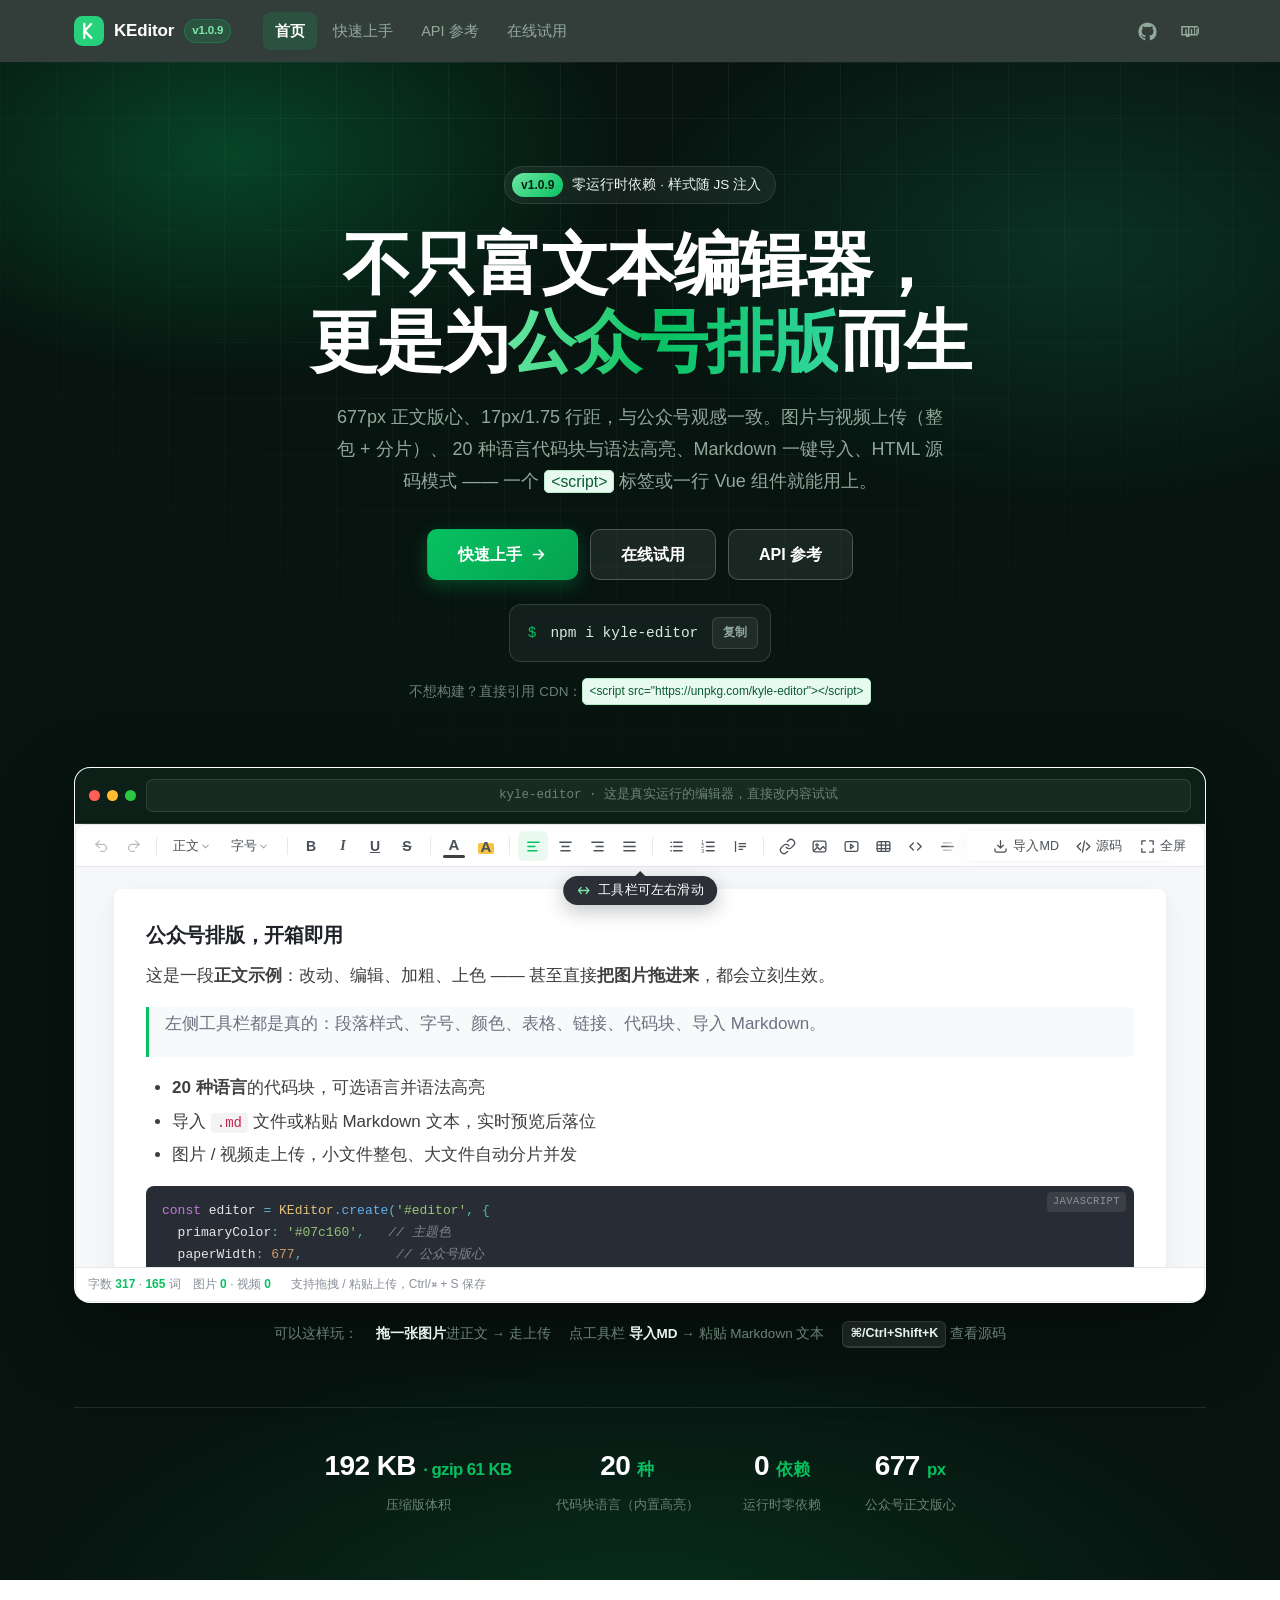
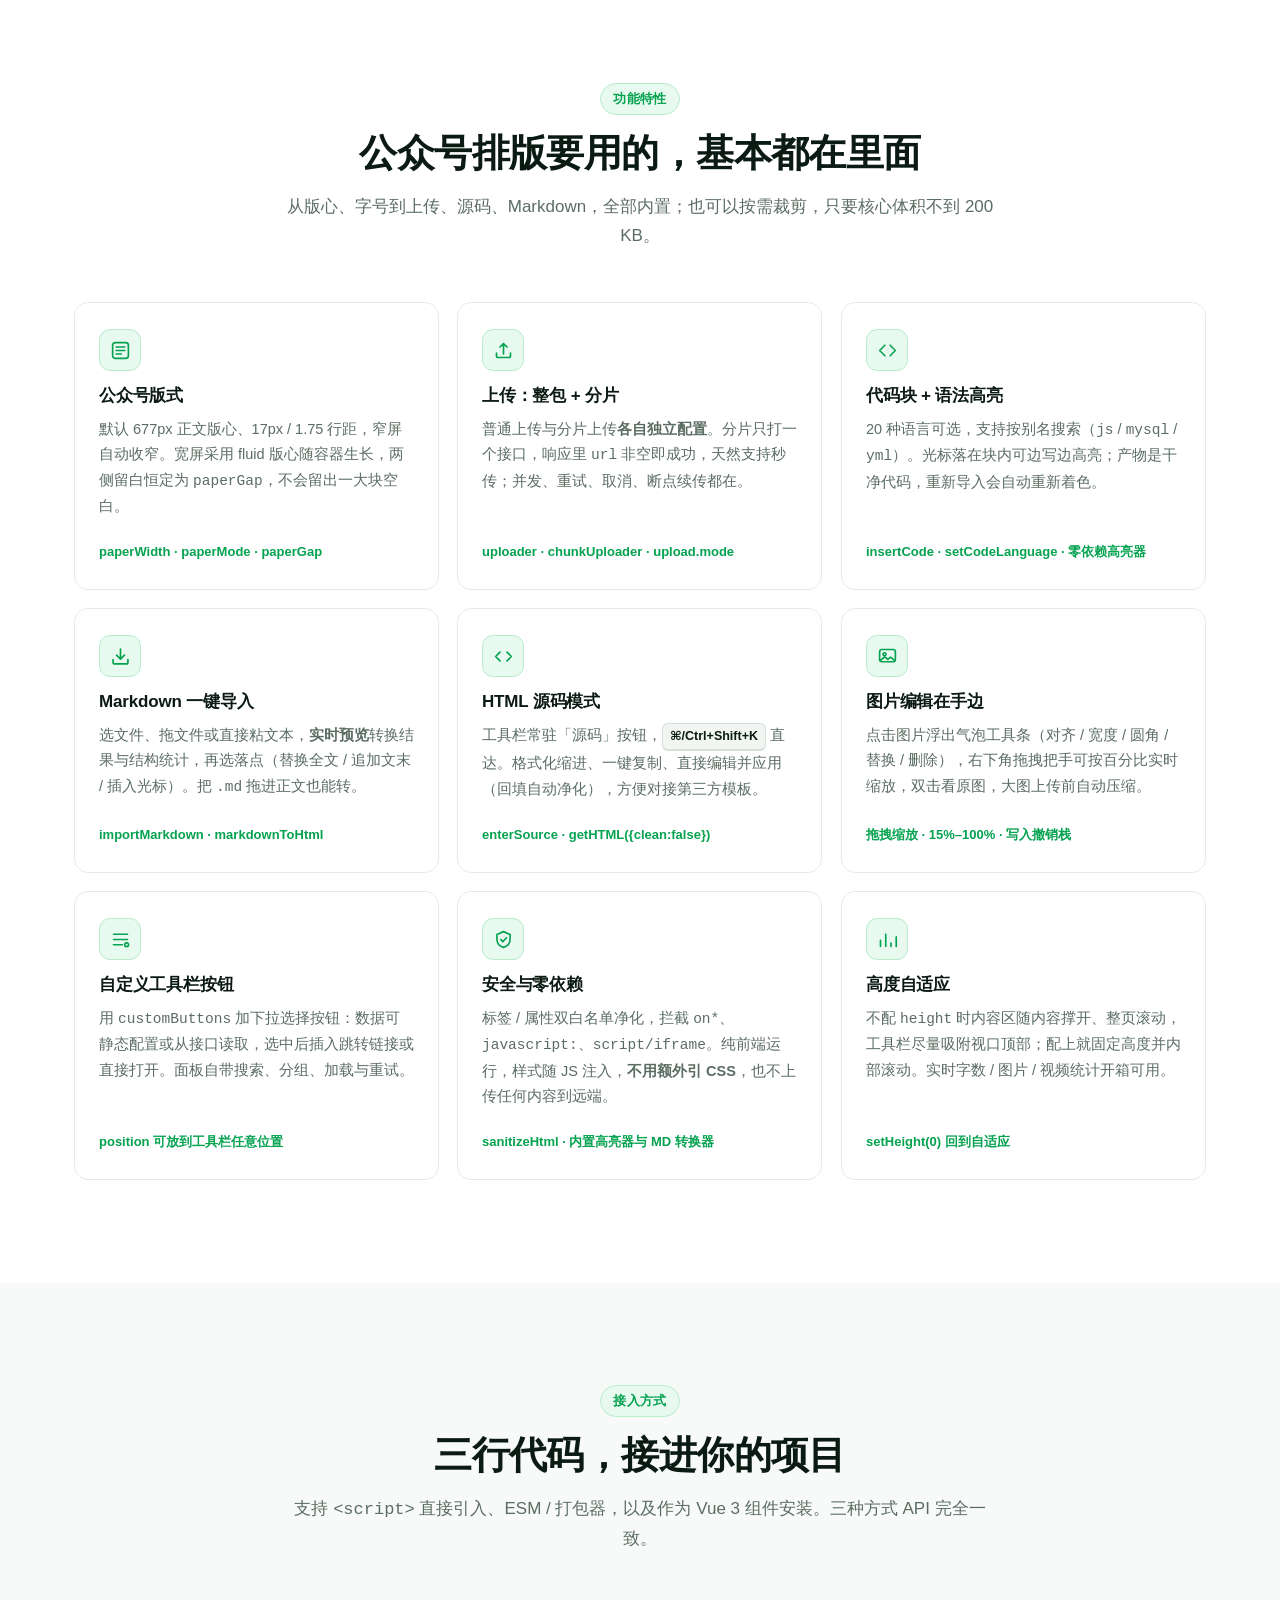
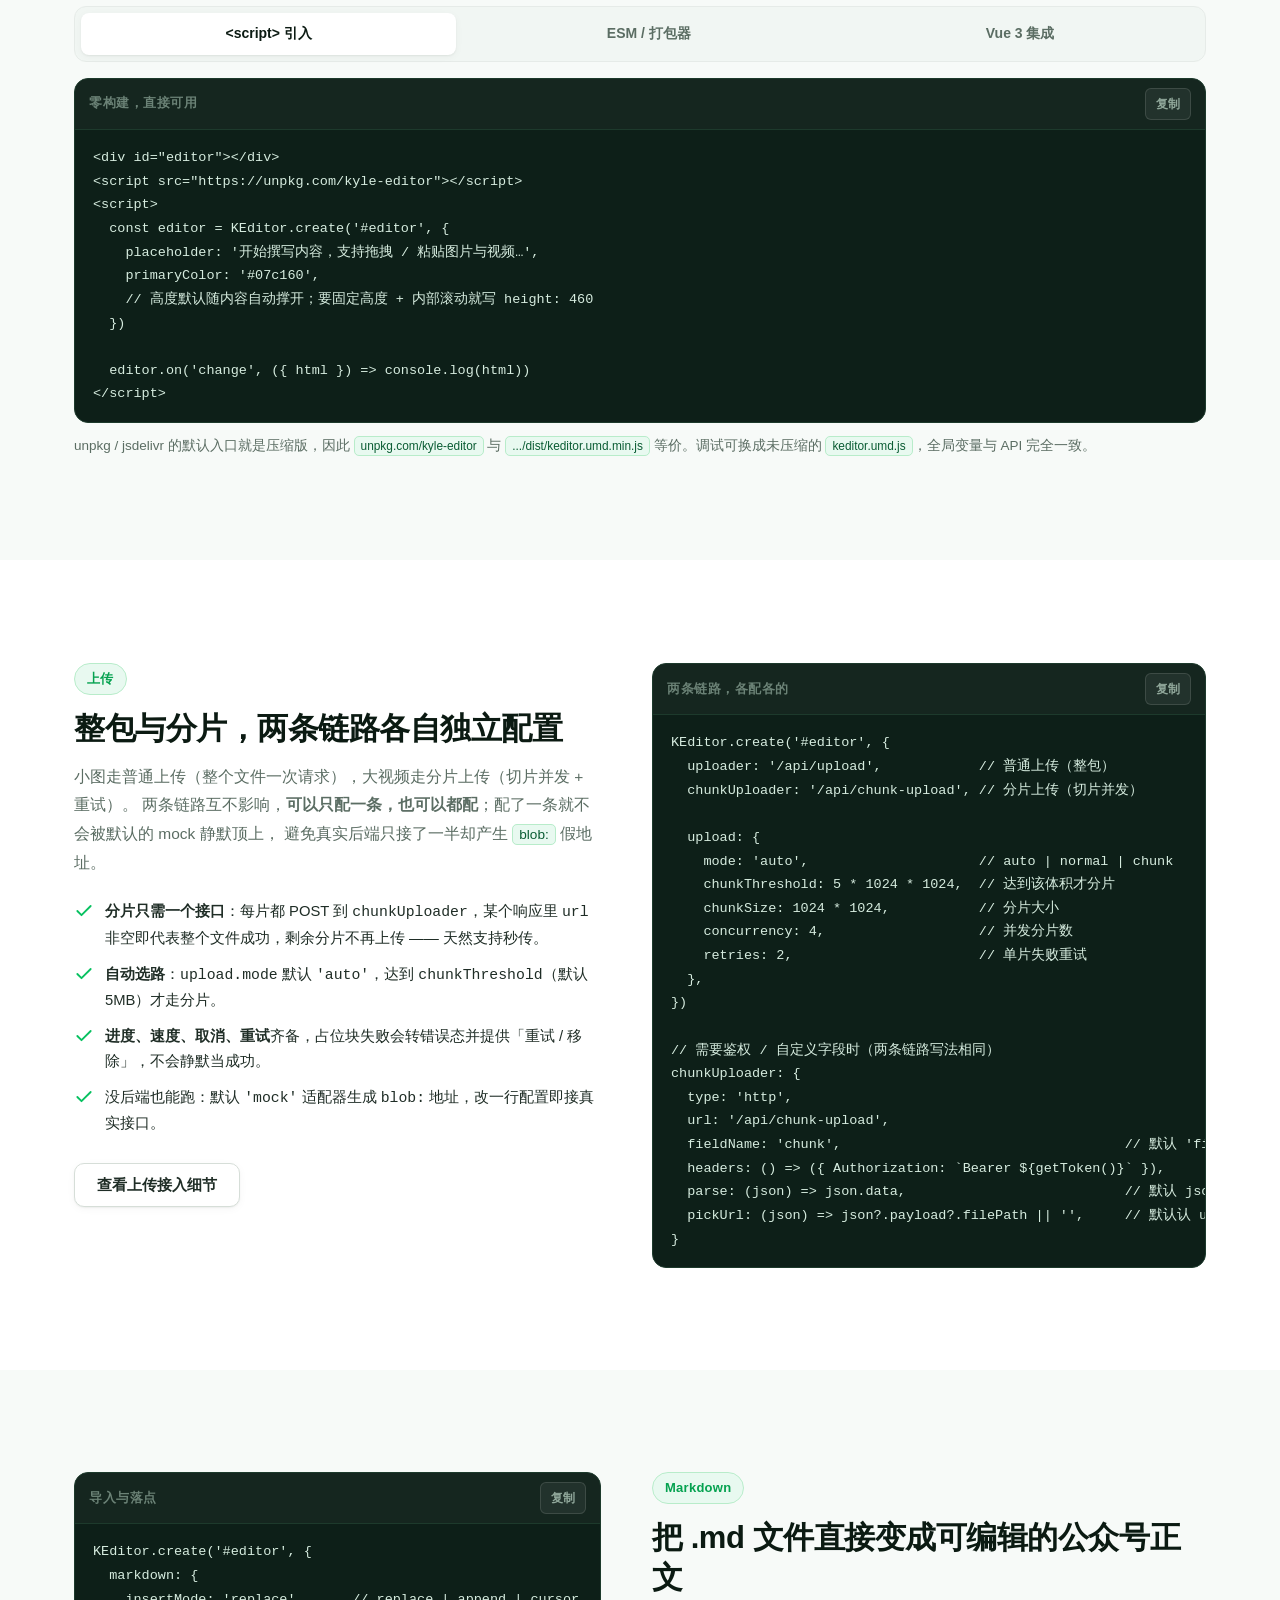
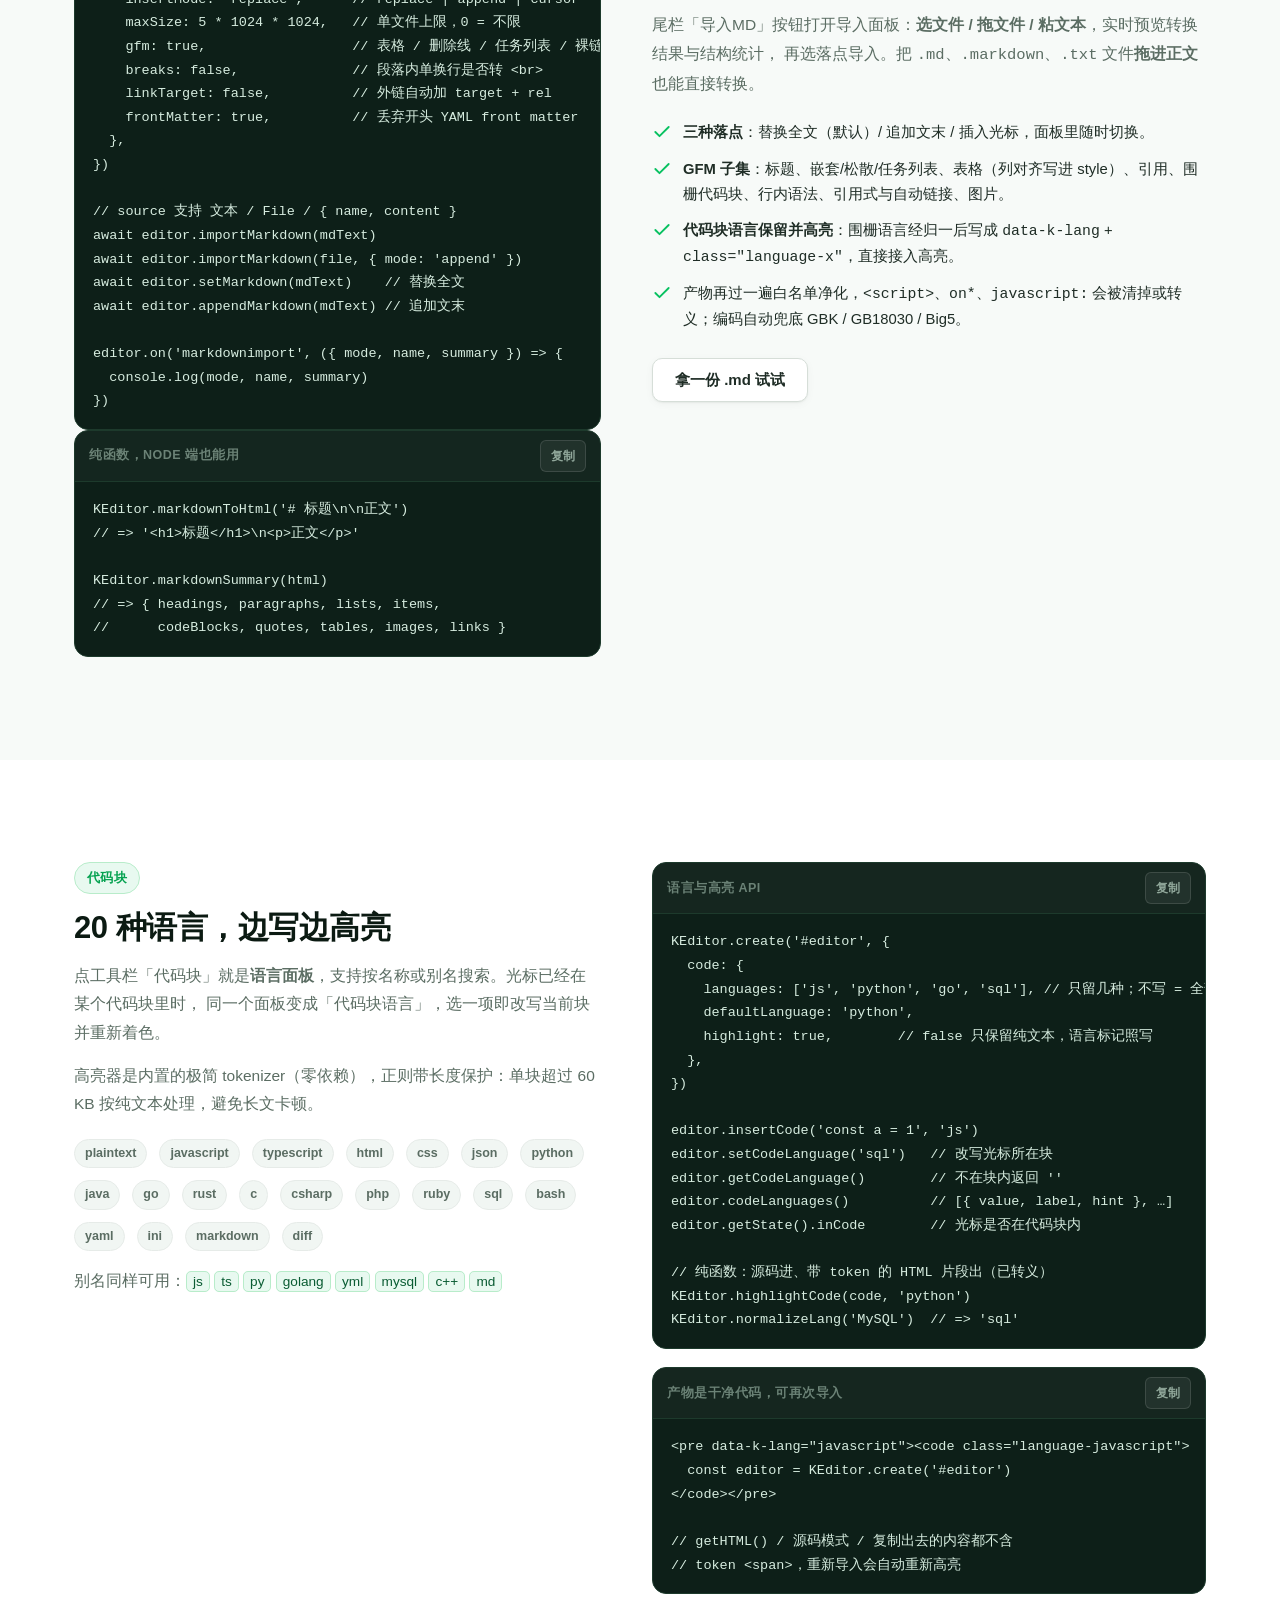
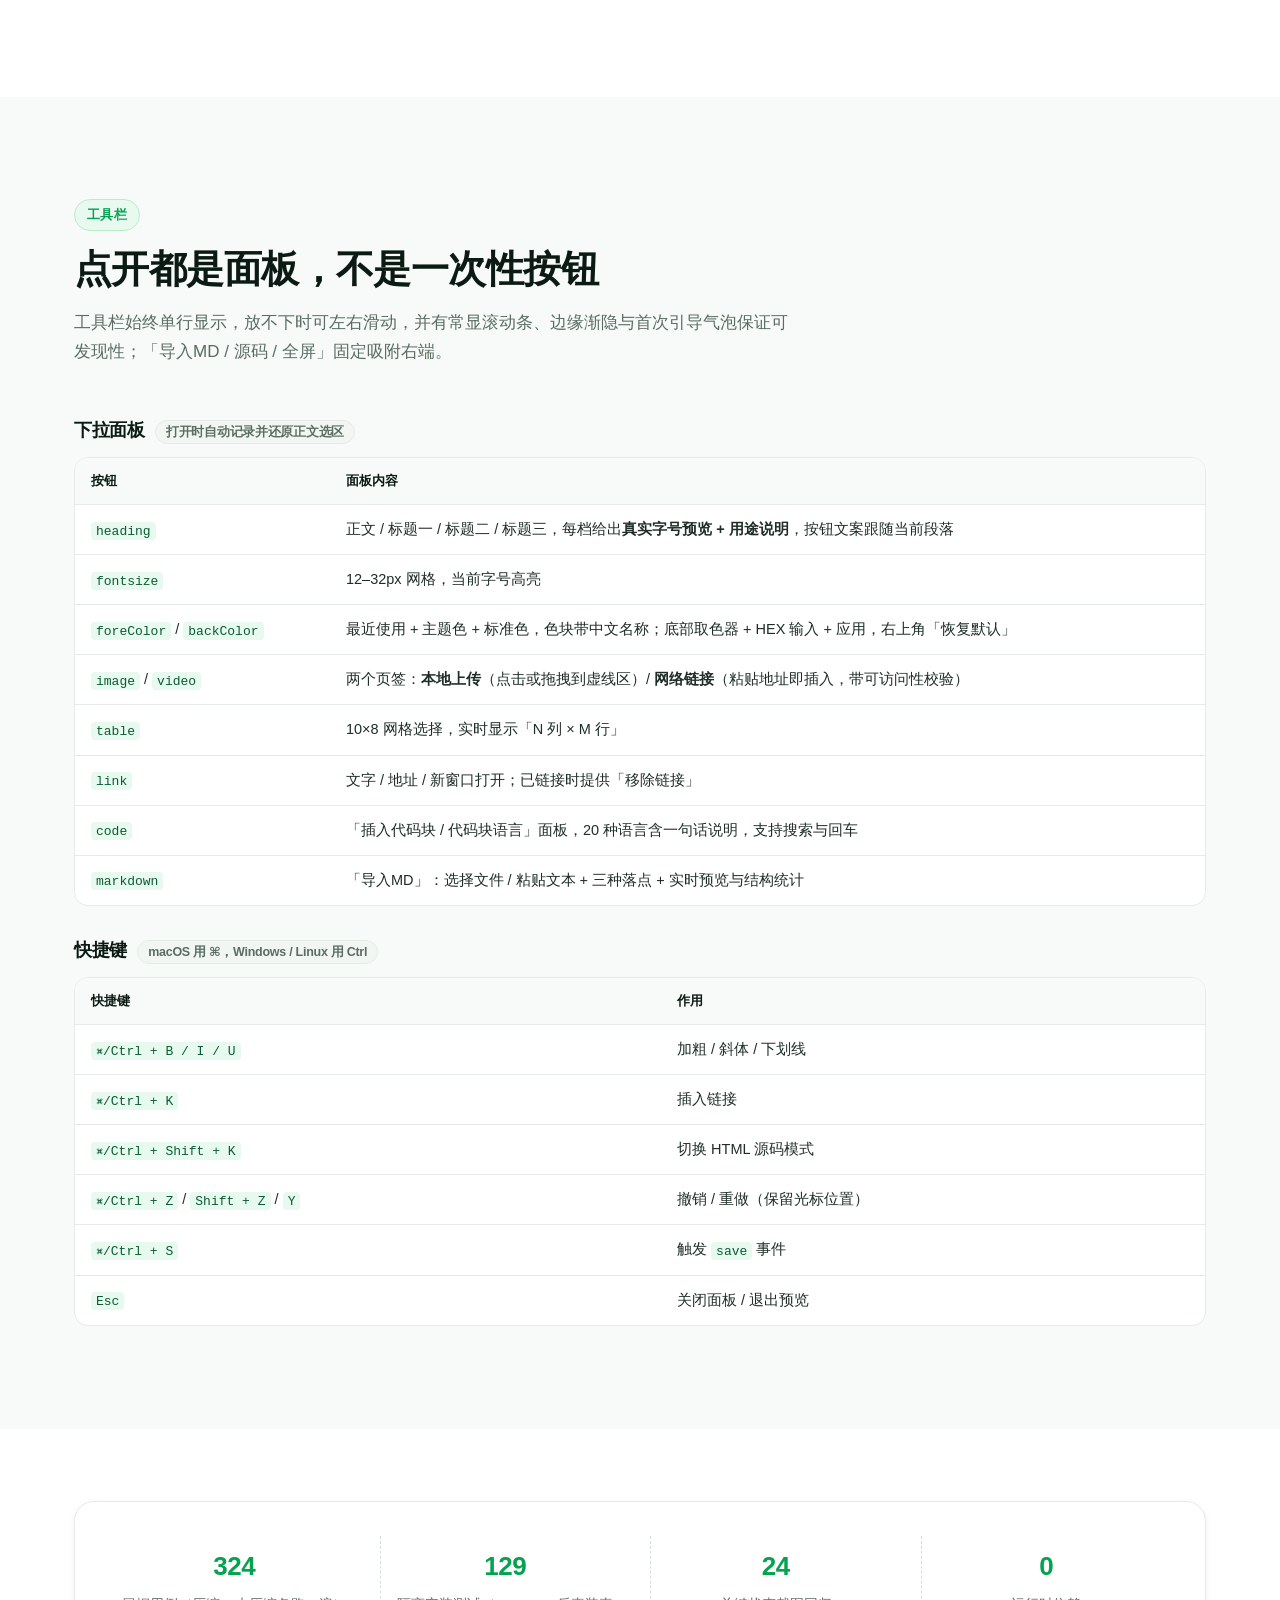
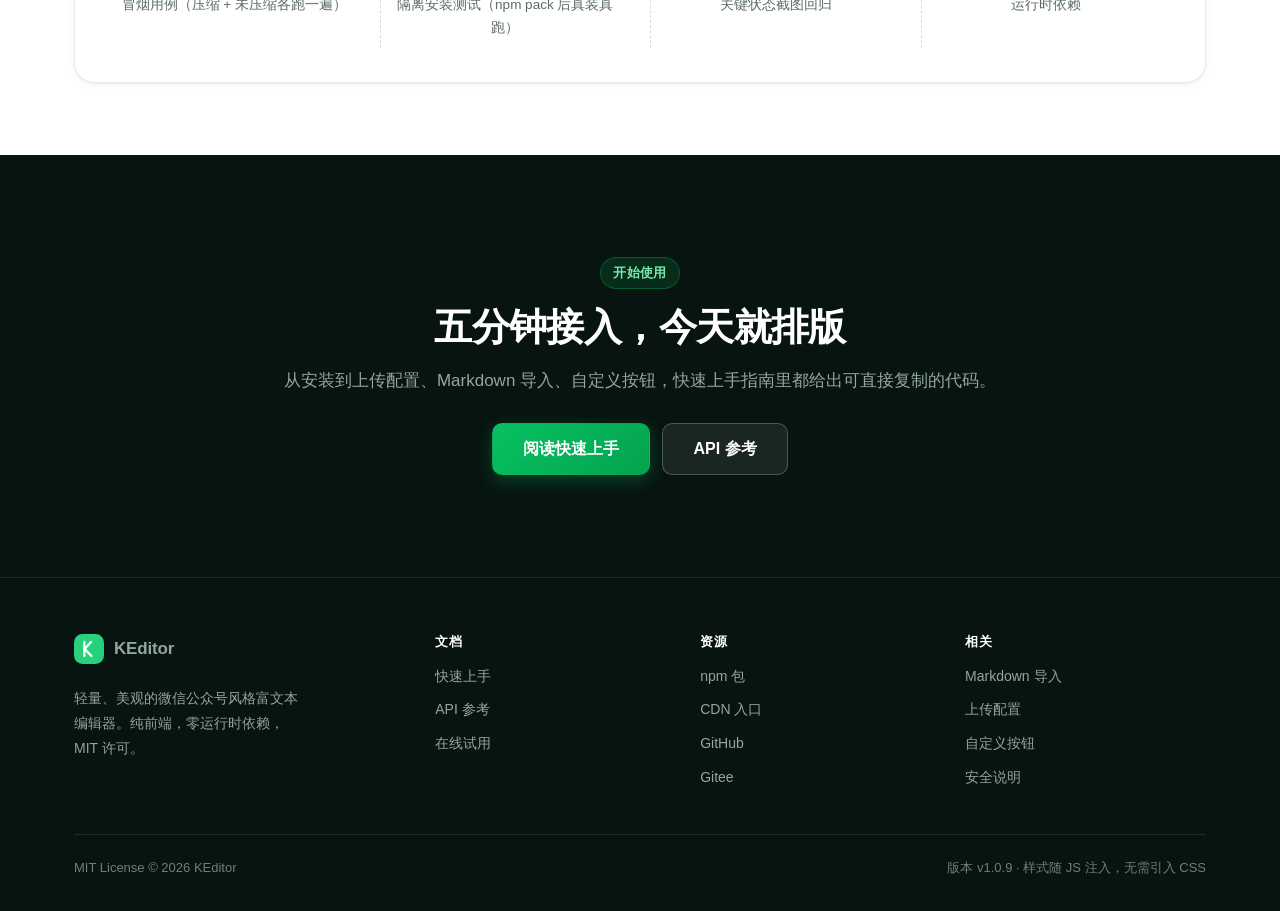
==== commit cf5b5102: "修复MD导入问题" ====
--- a/index.html
+++ b/index.html
@@ -26,7 +26,7 @@
         <path d="M11 8.5v15M11 16.2l7.2-7.7M11 15.6l7.6 7.9" stroke="#fff" stroke-width="2.4" stroke-linecap="round" stroke-linejoin="round" fill="none"></path>
       </svg>
       KEditor
-      <span class="brand__ver">v1.0.8</span>
+      <span class="brand__ver">v1.0.9</span>
     </a>
 
     <nav class="nav">
@@ -63,7 +63,7 @@
 <!-- ================================================================= Hero -->
 <section class="hero">
   <div class="container hero__inner">
-    <span class="hero__badge"><b>v1.0.8</b> 零运行时依赖 · 样式随 JS 注入</span>
+    <span class="hero__badge"><b>v1.0.9</b> 零运行时依赖 · 样式随 JS 注入</span>
 
     <h1 class="hero__title">不只富文本编辑器，<br>更是为<em>公众号排版</em>而生</h1>
 
@@ -681,7 +681,7 @@
 
     <div class="site-footer__bottom">
       <span>MIT License © 2026 KEditor</span>
-      <span>版本 v1.0.8 · 样式随 JS 注入，无需引入 CSS</span>
+      <span>版本 v1.0.9 · 样式随 JS 注入，无需引入 CSS</span>
     </div>
   </div>
 </footer>
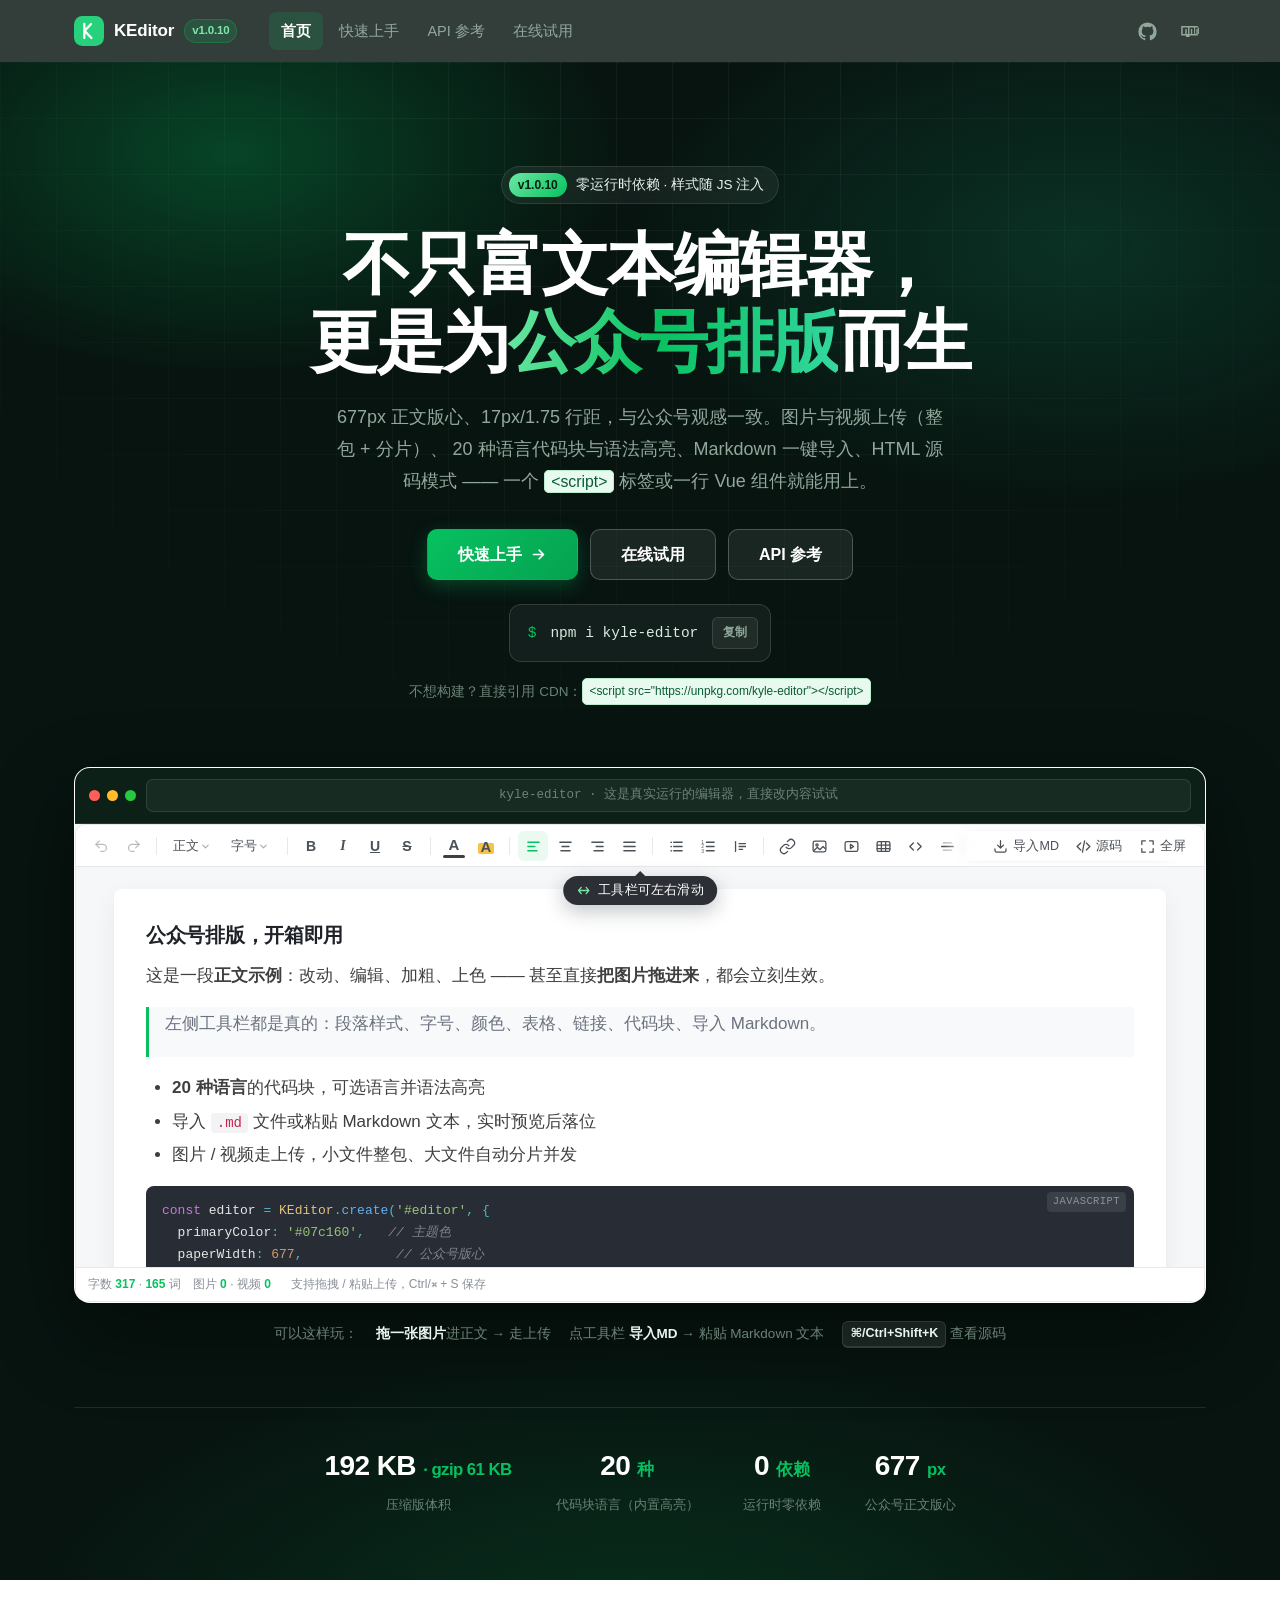
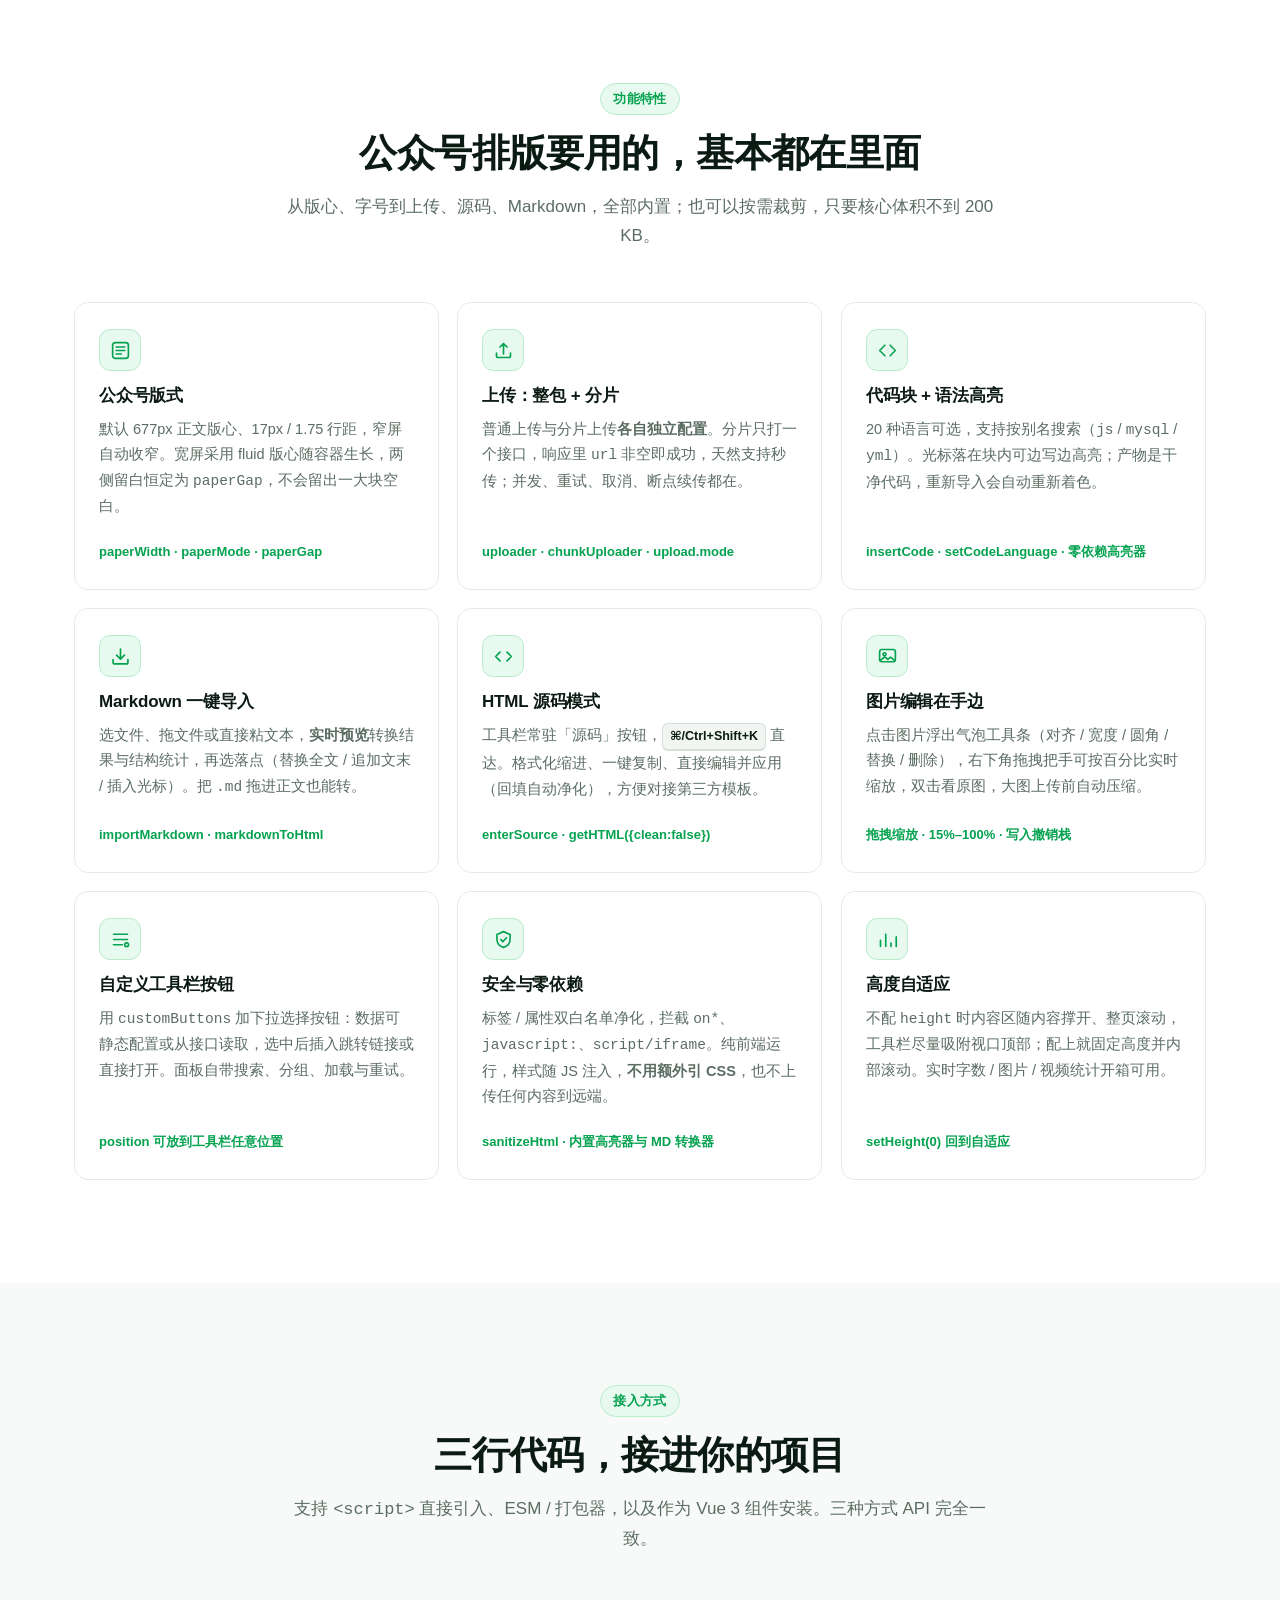
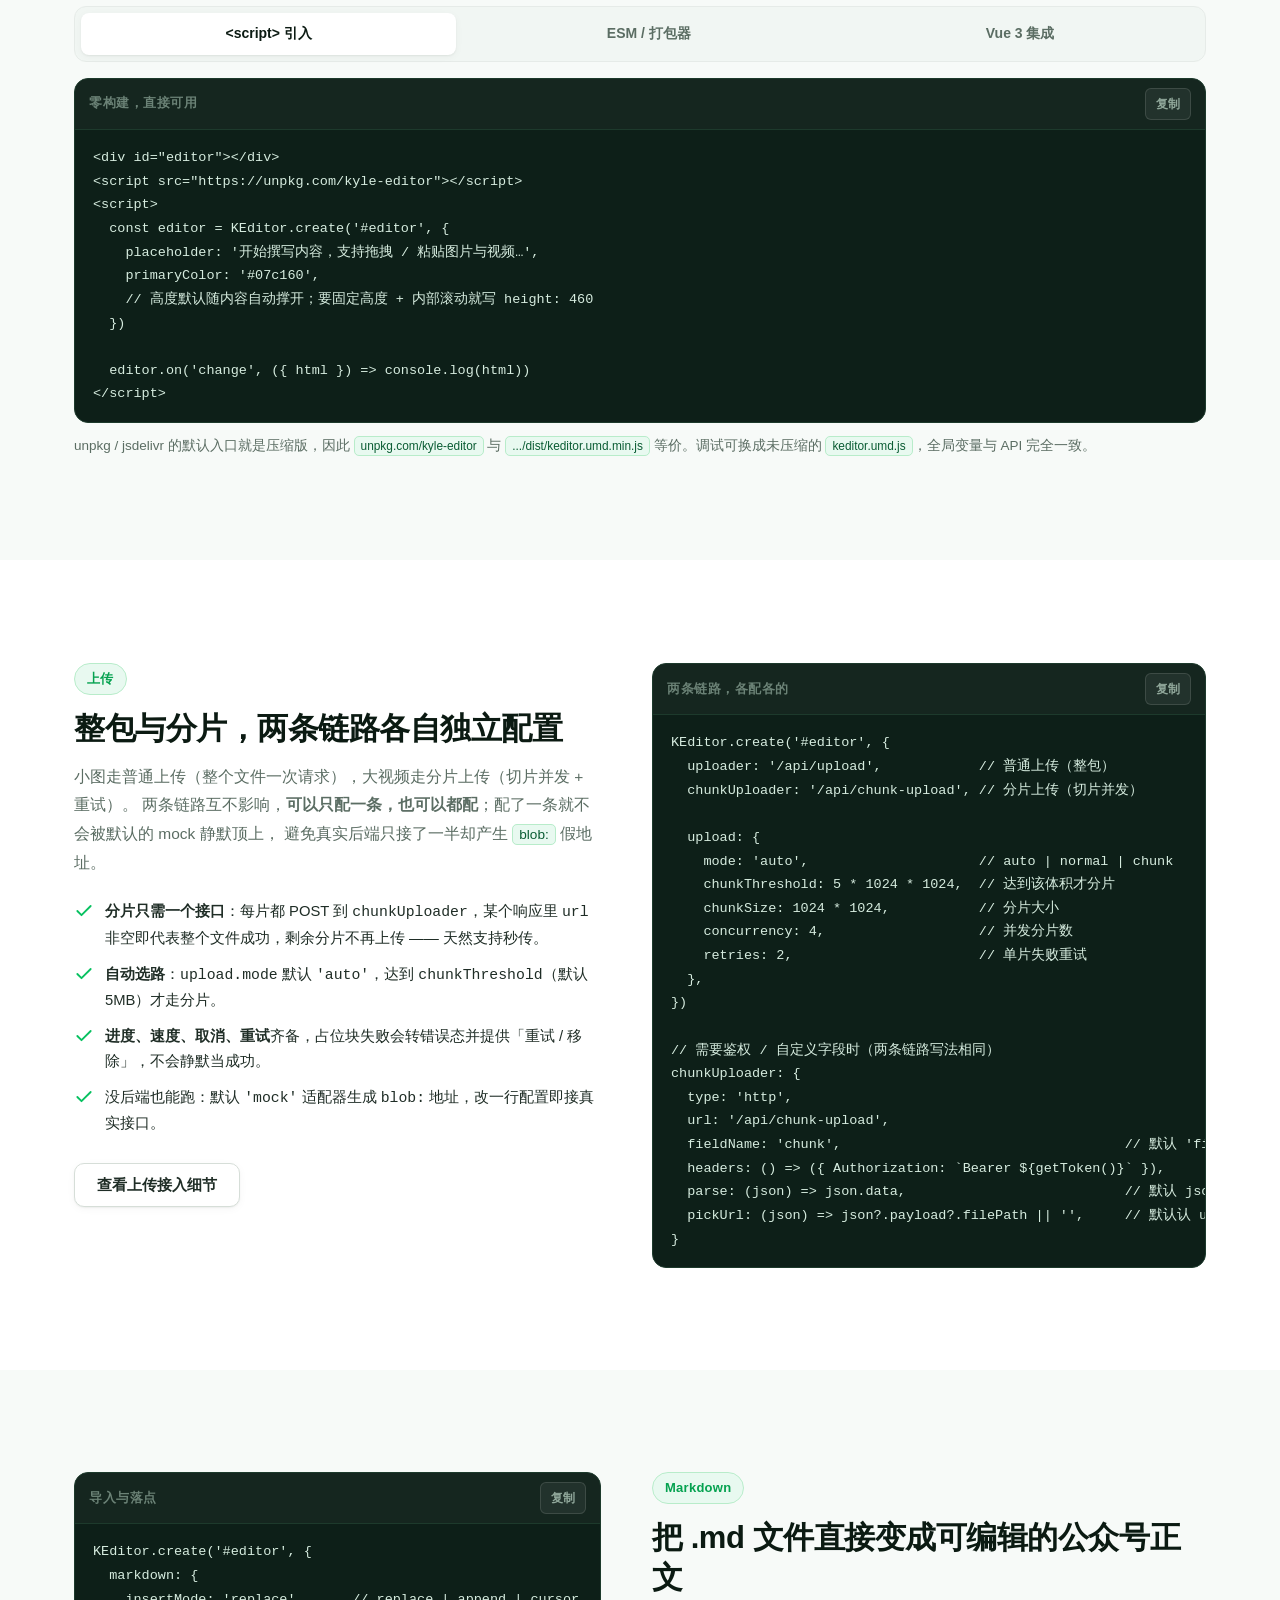
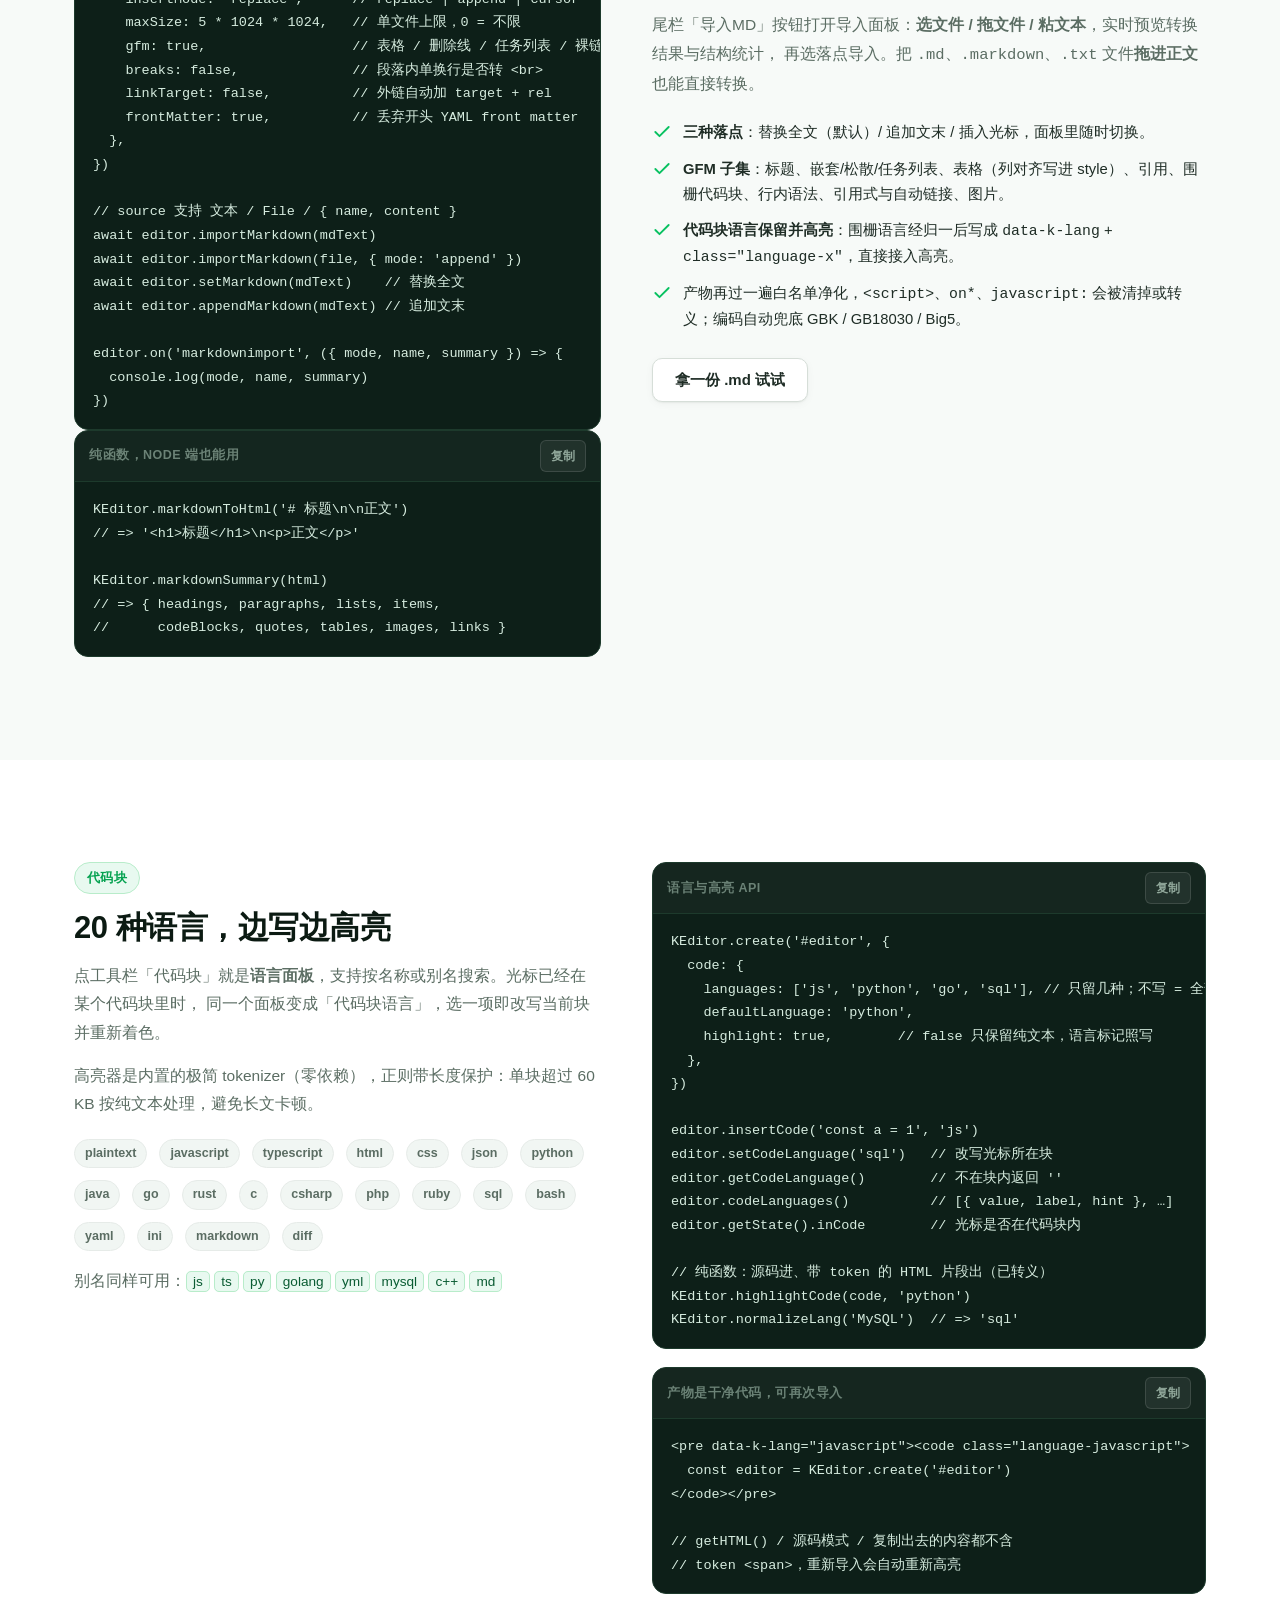
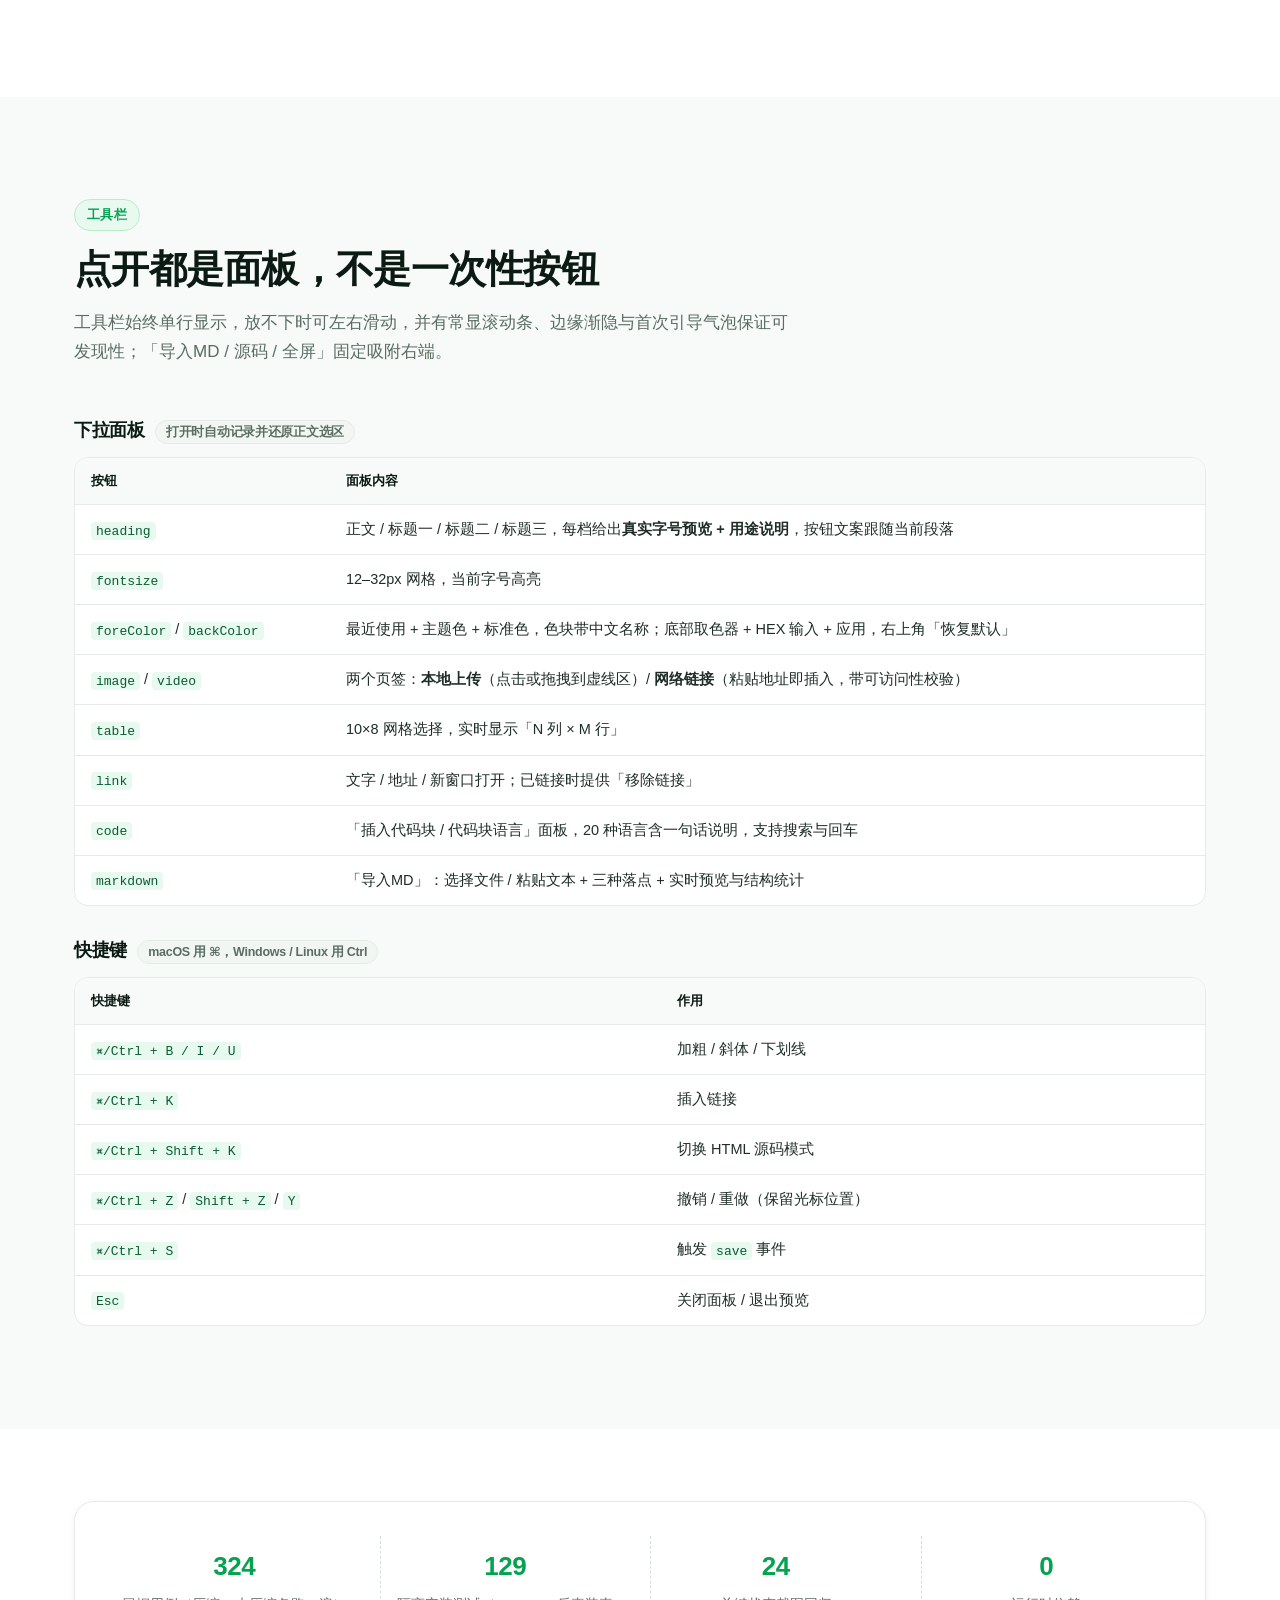
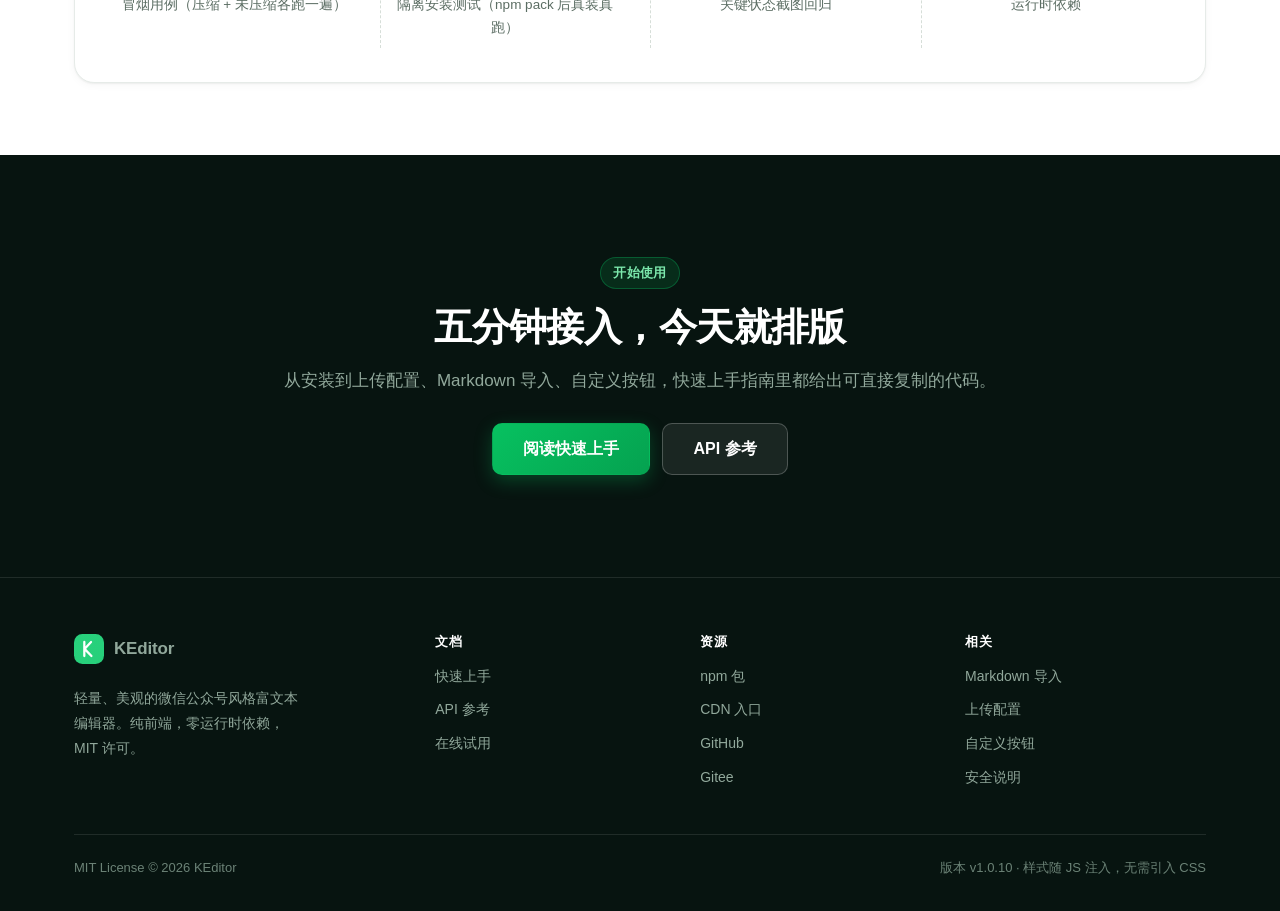
==== commit 7b9f3d33: "修复MD导入问题" ====
--- a/index.html
+++ b/index.html
@@ -26,7 +26,7 @@
         <path d="M11 8.5v15M11 16.2l7.2-7.7M11 15.6l7.6 7.9" stroke="#fff" stroke-width="2.4" stroke-linecap="round" stroke-linejoin="round" fill="none"></path>
       </svg>
       KEditor
-      <span class="brand__ver">v1.0.9</span>
+      <span class="brand__ver">v1.0.10</span>
     </a>
 
     <nav class="nav">
@@ -63,7 +63,7 @@
 <!-- ================================================================= Hero -->
 <section class="hero">
   <div class="container hero__inner">
-    <span class="hero__badge"><b>v1.0.9</b> 零运行时依赖 · 样式随 JS 注入</span>
+    <span class="hero__badge"><b>v1.0.10</b> 零运行时依赖 · 样式随 JS 注入</span>
 
     <h1 class="hero__title">不只富文本编辑器，<br>更是为<em>公众号排版</em>而生</h1>
 
@@ -681,7 +681,7 @@
 
     <div class="site-footer__bottom">
       <span>MIT License © 2026 KEditor</span>
-      <span>版本 v1.0.9 · 样式随 JS 注入，无需引入 CSS</span>
+      <span>版本 v1.0.10 · 样式随 JS 注入，无需引入 CSS</span>
     </div>
   </div>
 </footer>
